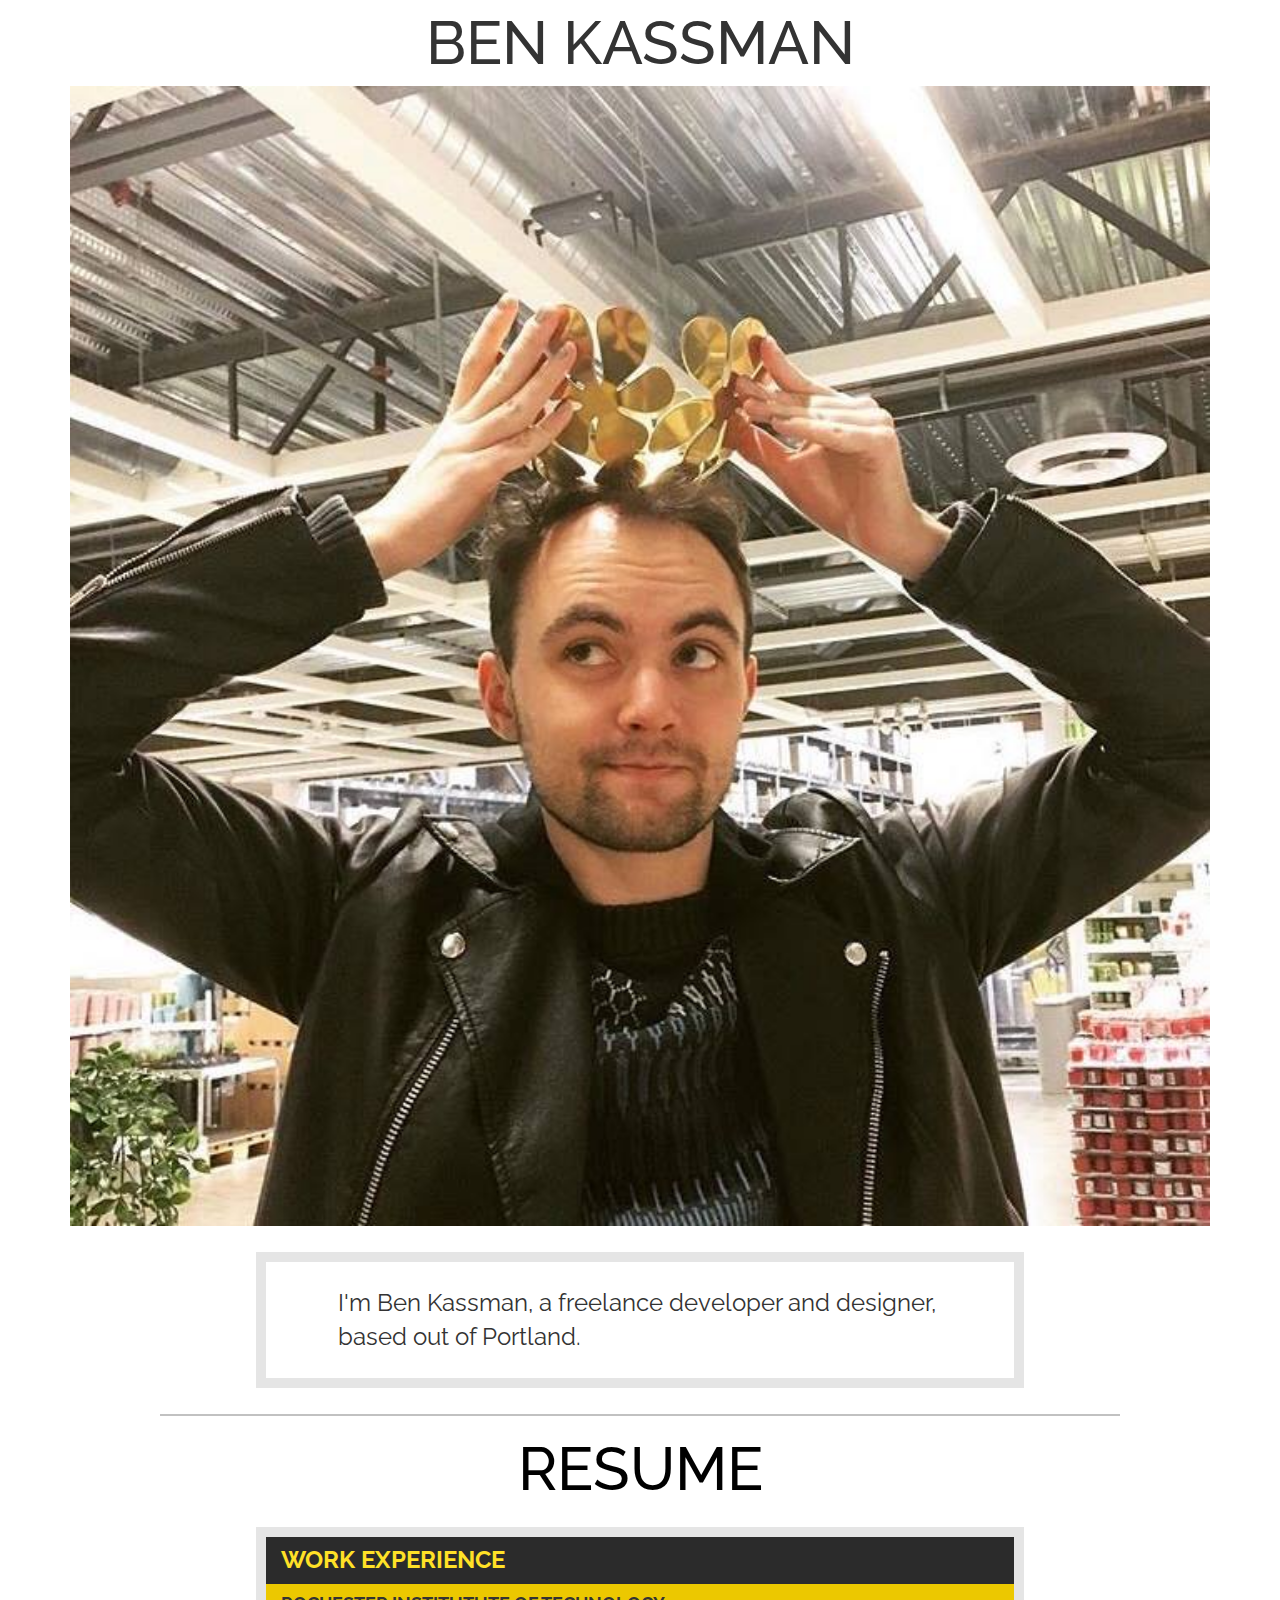
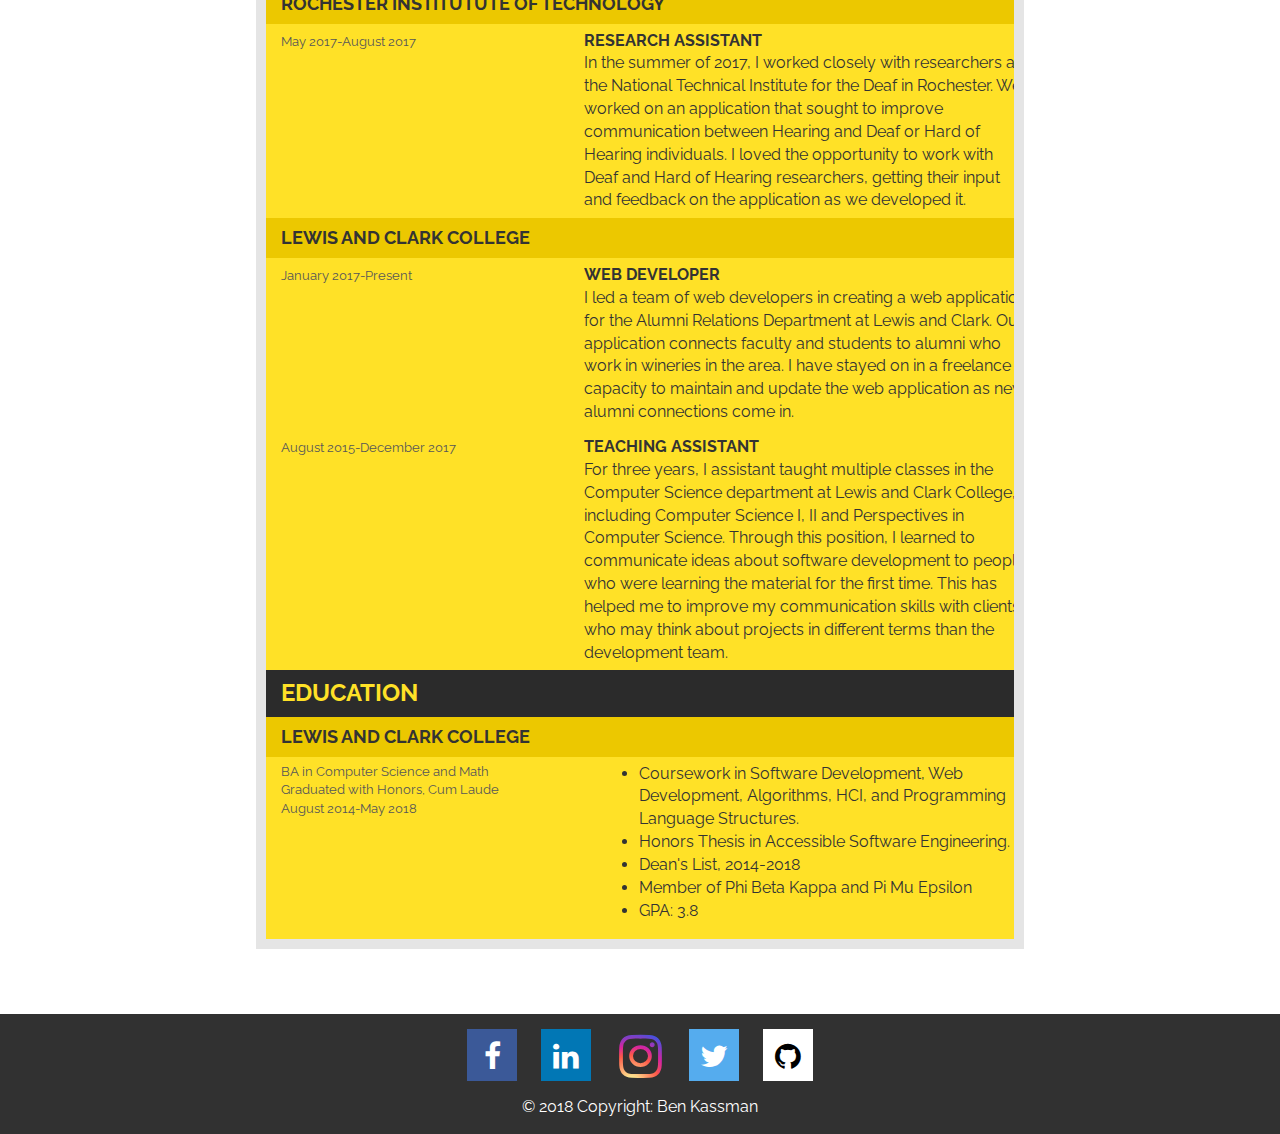
==== src/index.html @ 4b447fd3 "Initial commit" ====
<!doctype html>
<html class="no-js" lang="">

<head w3-include-html="head.html"></head>

<body>
<div>
  <!--[if lte IE 9]>
  <p class="browserupgrade">You are using an <strong>outdated</strong> browser. Please <a
    href="https://browsehappy.com/"> upgrade your browser</a> to improve your experience and security.</p>
  <![endif]-->


  <div class="container">
    <h1 class="col center-block center">BEN KASSMAN </h1>
    <img id="bean_img" src="img/beans.jpg"
         alt="handsome and qualified software developer wearing an IKEA bowl as a crown" onclick="function makeInvisible() {
      document.getElementById('bean_img').style.display = 'none';
    }
    makeInvisible()">
  </div>


  <div class="biography">
    I'm Ben Kassman, a freelance developer and designer, based out of
    <span id="Portland" data-hovText='Oregon' style='cursor:pointer; user-select: none'>Portland</span>.
  </div>
  <div class="divider"></div>
  <div class="resume">
    <h2><a href="Ben_Kassman_Resume.pdf" target="_blank" id="Resume" data-hovText="Download" download>Resume</a>
    </h2>
    <div class="resume-body ">
      <h3 class="re-title">Work Experience</h3>
      <div class="resume-item">
        <div class="row ri-label">
          <h4 class="col-md-7"><b>Rochester Institutute of Technology</b></h4>
        </div>
        <div class="row bg-padding">
          <div class="col-md-5">
            <span class="resume-date">May 2017-August 2017</span>
          </div>
          <div class="col-md-7">
            <div class="row"><b>Research Assistant</b></div>

            <div class="row">In the summer of 2017, I worked closely with researchers at the National Technical
              Institute
              for the Deaf in Rochester. We worked on an application that sought to improve communication between
              Hearing
              and Deaf or Hard of Hearing individuals. I loved the opportunity to work with Deaf and Hard of Hearing
              researchers, getting their input and feedback on the application as we developed it.
            </div>
          </div>
        </div>
      </div>
      <div class="resume-item">
        <div class="row ri-label">
          <h4 class="col-md-7"><b>Lewis and Clark College</b></h4>
        </div>
        <div class="row bg-padding">
          <div class="col-md-5 ">
            <span class="resume-date">January 2017-Present</span>
          </div>
          <div class="col-md-7">
            <div class="row"><b>Web Developer</b></div>

            <div class="row">I led a team of web developers in creating a web application for the Alumni Relations
              Department at Lewis and Clark. Our application connects faculty and students to alumni who work in
              wineries in the area. I have stayed on in a freelance capacity to maintain and update the web application
              as new alumni connections come in.
            </div>
          </div>
        </div>
        <div class="row bg-padding">
          <div class="col-md-5 ">
            <span class="resume-date">August 2015-December 2017</span>
          </div>
          <div class="col-md-7">
            <div class="row"><b>Teaching Assistant</b></div>

            <div class="row">For three years, I assistant taught multiple classes in the Computer Science department
              at Lewis and Clark College, including Computer Science I, II and Perspectives in Computer Science.
              Through this position, I learned to communicate ideas about software development to people who were
              learning the material for the first time. This has helped me to improve my communication skills with
              clients, who may think about projects in different terms than the development team.
            </div>
          </div>
        </div>
      </div>

      <h3 class="re-title">Education</h3>
      <div class="resume-item">
        <div class="row ri-label">
          <h4 class="col-md-7"><b>Lewis and Clark College</b></h4>
        </div>
        <div class="row bg-padding">
          <div class="col-md-5">
            <p class="resume-date no-margin">BA in Computer Science and Math</p>
            <p class="resume-date no-margin">Graduated with Honors, Cum Laude</p>
            <p class="resume-date no-margin">August 2014-May 2018</p>
          </div>
          <div class="col-md-7">
            <ul>
              <li>Coursework in Software Development, Web Development, Algorithms, HCI, and Programming Language
                Structures.
              </li>
              <li> Honors Thesis in Accessible Software Engineering.</li>
              <li> Dean's List, 2014-2018</li>
              <li> Member of Phi Beta Kappa and Pi Mu Epsilon</li>
              <li> GPA: 3.8</li>
            </ul>
          </div>
        </div>
      </div>
    </div>
  </div>
</div>


<div w3-include-html="footer.html"></div>
</div>

<script src="js/main.js"></script>
<script>

  addHover('Portland')
  addHover('Resume')

  function addHover (id) {
    document.getElementById(id).addEventListener('mouseover', mouseOver)
    document.getElementById(id).addEventListener('mouseout', mouseOut)
  }

  function mouseOver () {
    document.getElementById(this.id).innerText = document.getElementById(this.id).getAttribute('data-hovText')
  }

  function mouseOut () {
    document.getElementById(this.id).innerText = this.id
  }
</script>
<script>includeHTML()</script>

<!-- Google Analytics: change UA-XXXXX-Y to be your site's ID. -->
<script>
  window.ga = function () {
    ga.q.push(arguments)
  }
  ga.q = []
  ga.l = +new Date
  ga('create', 'UA-XXXXX-Y', 'auto')
  ga('send', 'pageview')
</script>


<script src="https://www.google-analytics.com/analytics.js" async defer></script>
<!-- jQuery (necessary for Bootstrap's JavaScript plugins) -->
<script src="https://ajax.googleapis.com/ajax/libs/jquery/1.12.4/jquery.min.js"></script>
<!-- Include all compiled plugins (below), or include individual files as needed -->
<script src="js/bootstrap.min.js"></script>

</body>

</html>
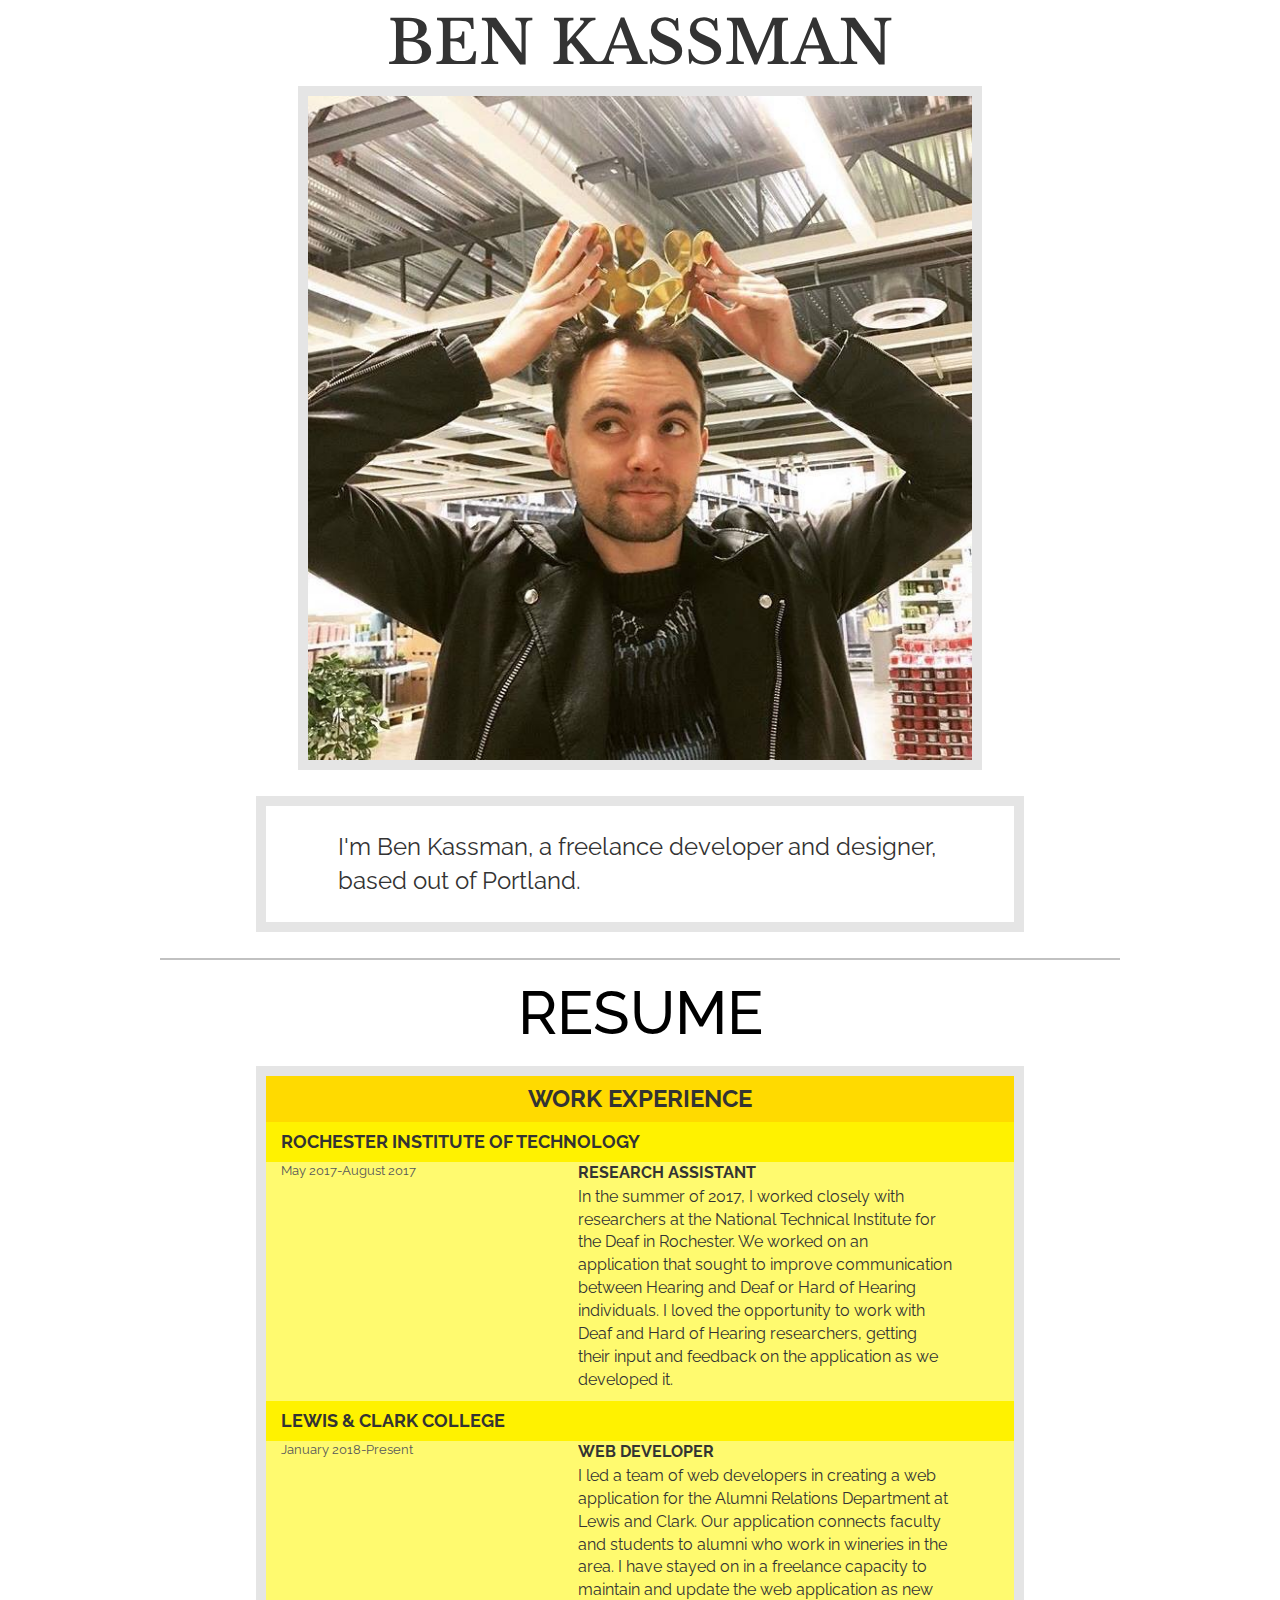
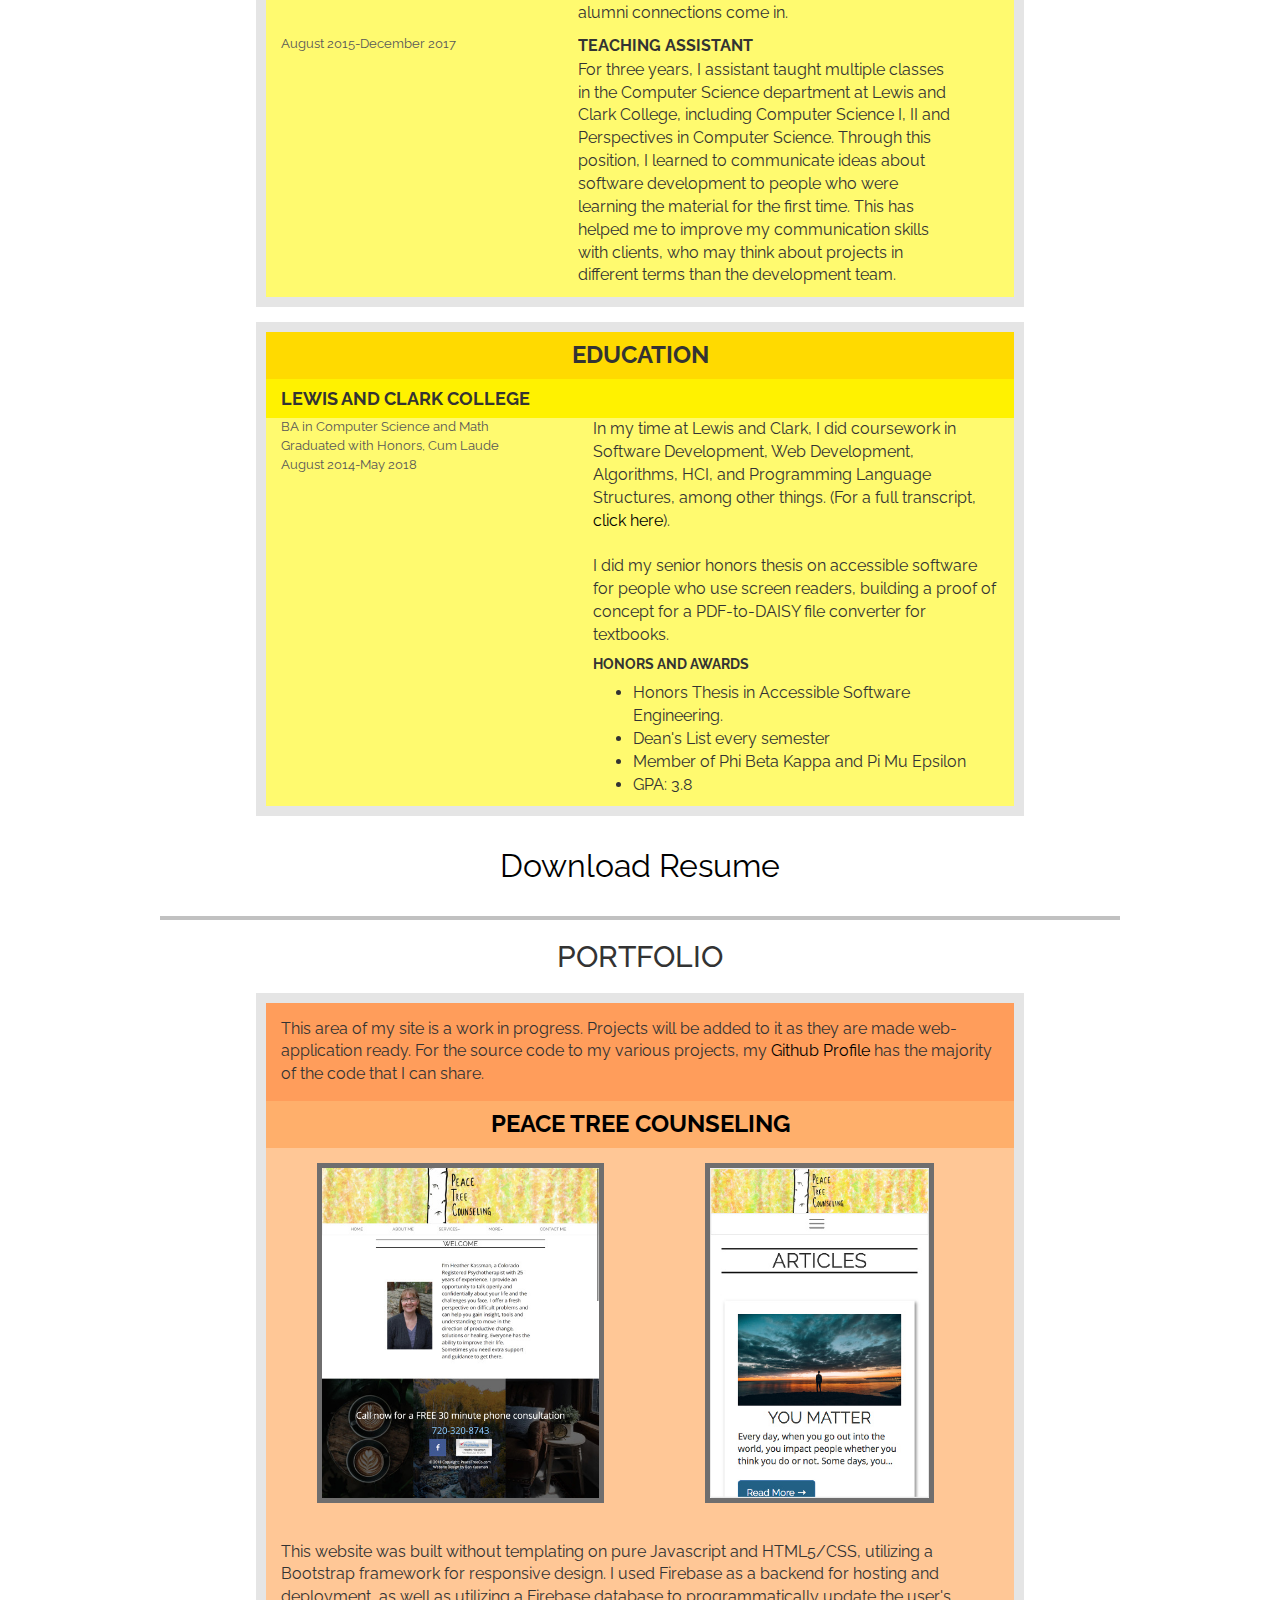
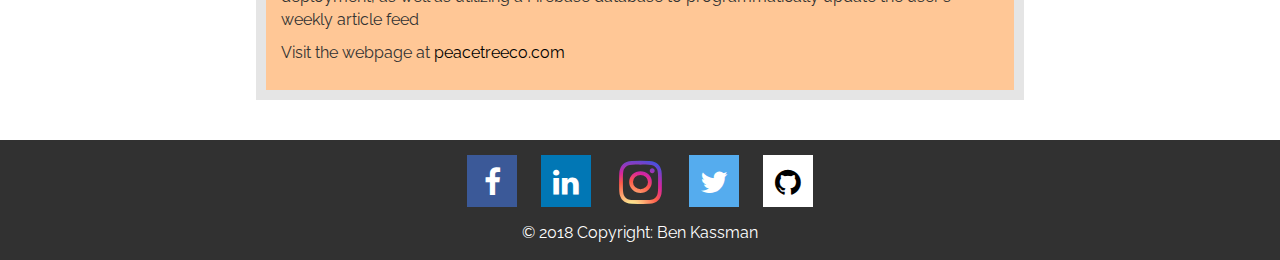
==== commit d797eae1: "Added portfolio section" ====
--- a/src/index.html
+++ b/src/index.html
@@ -12,7 +12,7 @@
 
 
   <div class="container">
-    <h1 class="col center-block center">BEN KASSMAN </h1>
+    <h1 class="col center-block center" id="heading">BEN KASSMAN </h1>
     <img id="bean_img" src="img/beans.jpg"
          alt="handsome and qualified software developer wearing an IKEA bowl as a crown" onclick="function makeInvisible() {
       document.getElementById('bean_img').style.display = 'none';
@@ -23,88 +23,98 @@
 
   <div class="biography">
     I'm Ben Kassman, a freelance developer and designer, based out of
-    <span id="Portland" data-hovText='Oregon' style='cursor:pointer; user-select: none'>Portland</span>.
+    <span id="Portland" data-hovText='O r e g o n' style='cursor:pointer; user-select: none'>Portland</span>.
   </div>
   <div class="divider"></div>
   <div class="resume">
     <h2><a href="Ben_Kassman_Resume.pdf" target="_blank" id="Resume" data-hovText="Download" download>Resume</a>
     </h2>
-    <div class="resume-body ">
-      <h3 class="re-title">Work Experience</h3>
+    <div class="resume-body">
+      <h3 class="resume-title">Work Experience</h3>
       <div class="resume-item">
-        <div class="row ri-label">
-          <h4 class="col-md-7"><b>Rochester Institutute of Technology</b></h4>
-        </div>
-        <div class="row bg-padding">
-          <div class="col-md-5">
-            <span class="resume-date">May 2017-August 2017</span>
-          </div>
-          <div class="col-md-7">
-            <div class="row"><b>Research Assistant</b></div>
-
-            <div class="row">In the summer of 2017, I worked closely with researchers at the National Technical
-              Institute
-              for the Deaf in Rochester. We worked on an application that sought to improve communication between
-              Hearing
-              and Deaf or Hard of Hearing individuals. I loved the opportunity to work with Deaf and Hard of Hearing
-              researchers, getting their input and feedback on the application as we developed it.
-            </div>
+        <div class="resume-item-label bg-margin">
+          <h4 class="col-xs-12 col-md-7"><b>Rochester Institute of Technology</b></h4>
+        </div>
+        <div class="bg-margin resume-item">
+          <div class="col-xs-12 col-md-6 col-md-push-5 resume-item-jobTitle">
+            <b>Research Assistant</b>
+          </div>
+          <div class="col-xs-12 col-md-5 col-md-pull-6 resume-date">
+            <span>May 2017-August 2017</span>
+          </div>
+          <div class="col-xs-12 col-md-12 col-md-pull-6 resume-date">
+          </div>
+          <div class="col-xs-12 col-md-6 col-md-push-5 resume-item-jobDescription">In the summer of 2017, I worked
+            closely with
+            researchers at the National Technical Institute for the Deaf in Rochester. We worked on an application that
+            sought to improve communication between Hearing and Deaf or Hard of Hearing individuals. I loved the
+            opportunity to work with Deaf and Hard of Hearing researchers, getting their input and feedback on the
+            application as we developed it.
           </div>
         </div>
       </div>
       <div class="resume-item">
-        <div class="row ri-label">
-          <h4 class="col-md-7"><b>Lewis and Clark College</b></h4>
-        </div>
-        <div class="row bg-padding">
-          <div class="col-md-5 ">
-            <span class="resume-date">January 2017-Present</span>
-          </div>
-          <div class="col-md-7">
-            <div class="row"><b>Web Developer</b></div>
-
-            <div class="row">I led a team of web developers in creating a web application for the Alumni Relations
-              Department at Lewis and Clark. Our application connects faculty and students to alumni who work in
-              wineries in the area. I have stayed on in a freelance capacity to maintain and update the web application
-              as new alumni connections come in.
-            </div>
-          </div>
-        </div>
-        <div class="row bg-padding">
-          <div class="col-md-5 ">
-            <span class="resume-date">August 2015-December 2017</span>
-          </div>
-          <div class="col-md-7">
-            <div class="row"><b>Teaching Assistant</b></div>
-
-            <div class="row">For three years, I assistant taught multiple classes in the Computer Science department
-              at Lewis and Clark College, including Computer Science I, II and Perspectives in Computer Science.
-              Through this position, I learned to communicate ideas about software development to people who were
-              learning the material for the first time. This has helped me to improve my communication skills with
-              clients, who may think about projects in different terms than the development team.
-            </div>
-          </div>
-        </div>
-      </div>
-
-      <h3 class="re-title">Education</h3>
+        <div class="resume-item-label bg-margin">
+          <h4 class="col-xs-12 col-md-7"><b>Lewis & Clark College</b></h4>
+        </div>
+        <div class="bg-margin resume-item">
+          <div class="col-xs-12 col-md-6 col-md-push-5 resume-item-jobTitle">
+            <b>Web Developer</b>
+          </div>
+          <div class="col-xs-12 col-md-5 col-md-pull-6 resume-date">
+            <span>January 2018-Present</span>
+          </div>
+          <div class="col-xs-12 col-md-12 col-md-pull-6 resume-date">
+          </div>
+          <div class="col-xs-12 col-md-6 col-md-push-5 resume-item-jobDescription">I led a team of web developers in
+            creating a
+            web application for the Alumni Relations Department at Lewis and Clark. Our application connects faculty and
+            students to alumni who work in wineries in the area. I have stayed on in a freelance capacity to maintain
+            and update the web application as new alumni connections come in.
+          </div>
+          <div class="col-xs-12 col-md-7 col-md-push-5 resume-item-jobTitle">
+            <b>Teaching Assistant</b>
+          </div>
+          <div class="col-xs-12 col-md-5 col-md-pull-7 resume-date">
+            <span>August 2015-December 2017</span>
+          </div>
+          <div class="col-xs-12 col-md-12 col-md-pull-6 resume-date">
+          </div>
+          <div class="col-xs-12 col-md-6 col-md-push-5 resume-item-jobDescription">For three years, I assistant taught
+            multiple
+            classes in the Computer Science department at Lewis and Clark College, including Computer Science I, II and
+            Perspectives in Computer Science. Through this position, I learned to communicate ideas about software
+            development to people who were learning the material for the first time. This has helped me to improve my
+            communication skills with clients, who may think about projects in different terms than the development
+            team.
+          </div>
+        </div>
+      </div>
+    </div>
+    <div class="resume-body margin-top">
+      <h3 class="resume-title">Education</h3>
       <div class="resume-item">
-        <div class="row ri-label">
-          <h4 class="col-md-7"><b>Lewis and Clark College</b></h4>
-        </div>
-        <div class="row bg-padding">
-          <div class="col-md-5">
-            <p class="resume-date no-margin">BA in Computer Science and Math</p>
+        <div class="row resume-item-label bg-margin">
+          <h4 class="col-xs-12 col-md-7"><b>Lewis and Clark College</b></h4>
+        </div>
+        <div class="row resume-item">
+          <div class="col-xs-12 col-md-5">
+            <p class="resume-school-info no-margin">BA in Computer Science and Math</p>
             <p class="resume-date no-margin">Graduated with Honors, Cum Laude</p>
             <p class="resume-date no-margin">August 2014-May 2018</p>
           </div>
-          <div class="col-md-7">
+          <div class="col-xs-12 col-md-7">
+            In my time at Lewis and Clark, I did coursework in Software Development, Web Development,
+            Algorithms, HCI, and Programming Language
+            Structures, among other things. (For a full transcript, <a href="Transcript.pdf" target="_blank">click
+            here</a>). <br><br>
+            I did my senior honors thesis on accessible software for people who use screen readers, building a proof of
+            concept
+            for a PDF-to-DAISY file converter for textbooks.<br>
+            <h5><b>Honors and Awards</b></h5>
             <ul>
-              <li>Coursework in Software Development, Web Development, Algorithms, HCI, and Programming Language
-                Structures.
-              </li>
               <li> Honors Thesis in Accessible Software Engineering.</li>
-              <li> Dean's List, 2014-2018</li>
+              <li> Dean's List every semester</li>
               <li> Member of Phi Beta Kappa and Pi Mu Epsilon</li>
               <li> GPA: 3.8</li>
             </ul>
@@ -113,30 +123,87 @@
       </div>
     </div>
   </div>
+  <h3 class="download-resume"><a href="Ben_Kassman_Resume.pdf" target="_blank" download>Download Resume</a>
+  </h3>
+
+  <div class="divider"></div>
+
+  <div class="skills">
+    
+  </div>
+
+  <div class="divider"></div>
+
+  <div class="portfolio">
+    <h2>Portfolio</h2>
+    <div class="portfolio-body">
+      <div class="portfolio-info">This area of my site is a work in progress. Projects will be added to it as they are
+        made web-application ready. For the source code to my various projects, my <a
+          href="https://github.com/kassmanben">Github Profile</a> has the majority of the code that I can share.
+      </div>
+
+      <div class="portfolio-item-label"><h3><a href="https://peacetreeco.com/" target="_blank">Peace Tree Counseling</a>
+      </h3></div>
+      <div class="portfolio-item">
+        <div class="col-md-6"><img class="img-responsive portfolio-image" src="img/Peacetree-screenshot.jpg"></div>
+        <div class="col-md-6"><img class="img-responsive portfolio-image" src="img/Peacetree-screenshot-mobile.jpg">
+        </div>
+      </div>
+      <div class="portfolio-item">
+        <p> This website was built without templating on pure Javascript and HTML5/CSS, utilizing a Bootstrap framework
+          for responsive design. I used Firebase as a backend for hosting and deployment, as well as utilizing a Firebase database to programmatically update the user's weekly article feed</p>
+        <p> Visit the webpage at <a href="https://peacetreeco.com/" target="_blank">peacetreeco.com</a></p>
+      </div>
+    </div>
+  </div>
 </div>
 
 
 <div w3-include-html="footer.html"></div>
-</div>
-
-<script src="js/main.js"></script>
-<script>
-
-  addHover('Portland')
-  addHover('Resume')
-
-  function addHover (id) {
-    document.getElementById(id).addEventListener('mouseover', mouseOver)
-    document.getElementById(id).addEventListener('mouseout', mouseOut)
+
+<script> function includeHTML () {
+  let z, i, elmnt, file, xhttp
+  /*loop through a collection of all HTML elements:*/
+  z = document.getElementsByTagName('*')
+  for (i = 0; i < z.length; i++) {
+    elmnt = z[i]
+    /*search for elements with a certain atrribute:*/
+    file = elmnt.getAttribute('w3-include-html')
+    if (file) {
+      /*make an HTTP request using the attribute value as the file name:*/
+      xhttp = new XMLHttpRequest()
+      xhttp.onreadystatechange = function () {
+        if (this.readyState === 4) {
+          if (this.status === 200) elmnt.innerHTML = this.responseText
+          if (this.status === 404) elmnt.innerHTML = 'Page not found.'
+          /*remove the attribute, and call this function once more:*/
+          elmnt.removeAttribute('w3-include-html')
+          includeHTML()
+        }
+      }
+      xhttp.open('GET', file, true)
+      xhttp.send()
+      /*exit the function:*/
+      return
+    }
   }
-
-  function mouseOver () {
-    document.getElementById(this.id).innerText = document.getElementById(this.id).getAttribute('data-hovText')
-  }
-
-  function mouseOut () {
-    document.getElementById(this.id).innerText = this.id
-  }
+}
+
+addHover('Portland')
+addHover('Resume')
+
+function addHover (id) {
+  document.getElementById(id).addEventListener('mouseover', mouseOver)
+  document.getElementById(id).addEventListener('mouseout', mouseOut)
+}
+
+function mouseOver () {
+  document.getElementById(this.id).innerText = document.getElementById(this.id).getAttribute('data-hovText') + '\t'
+}
+
+function mouseOut () {
+  document.getElementById(this.id).innerText = this.id
+}
 </script>
 <script>includeHTML()</script>
 
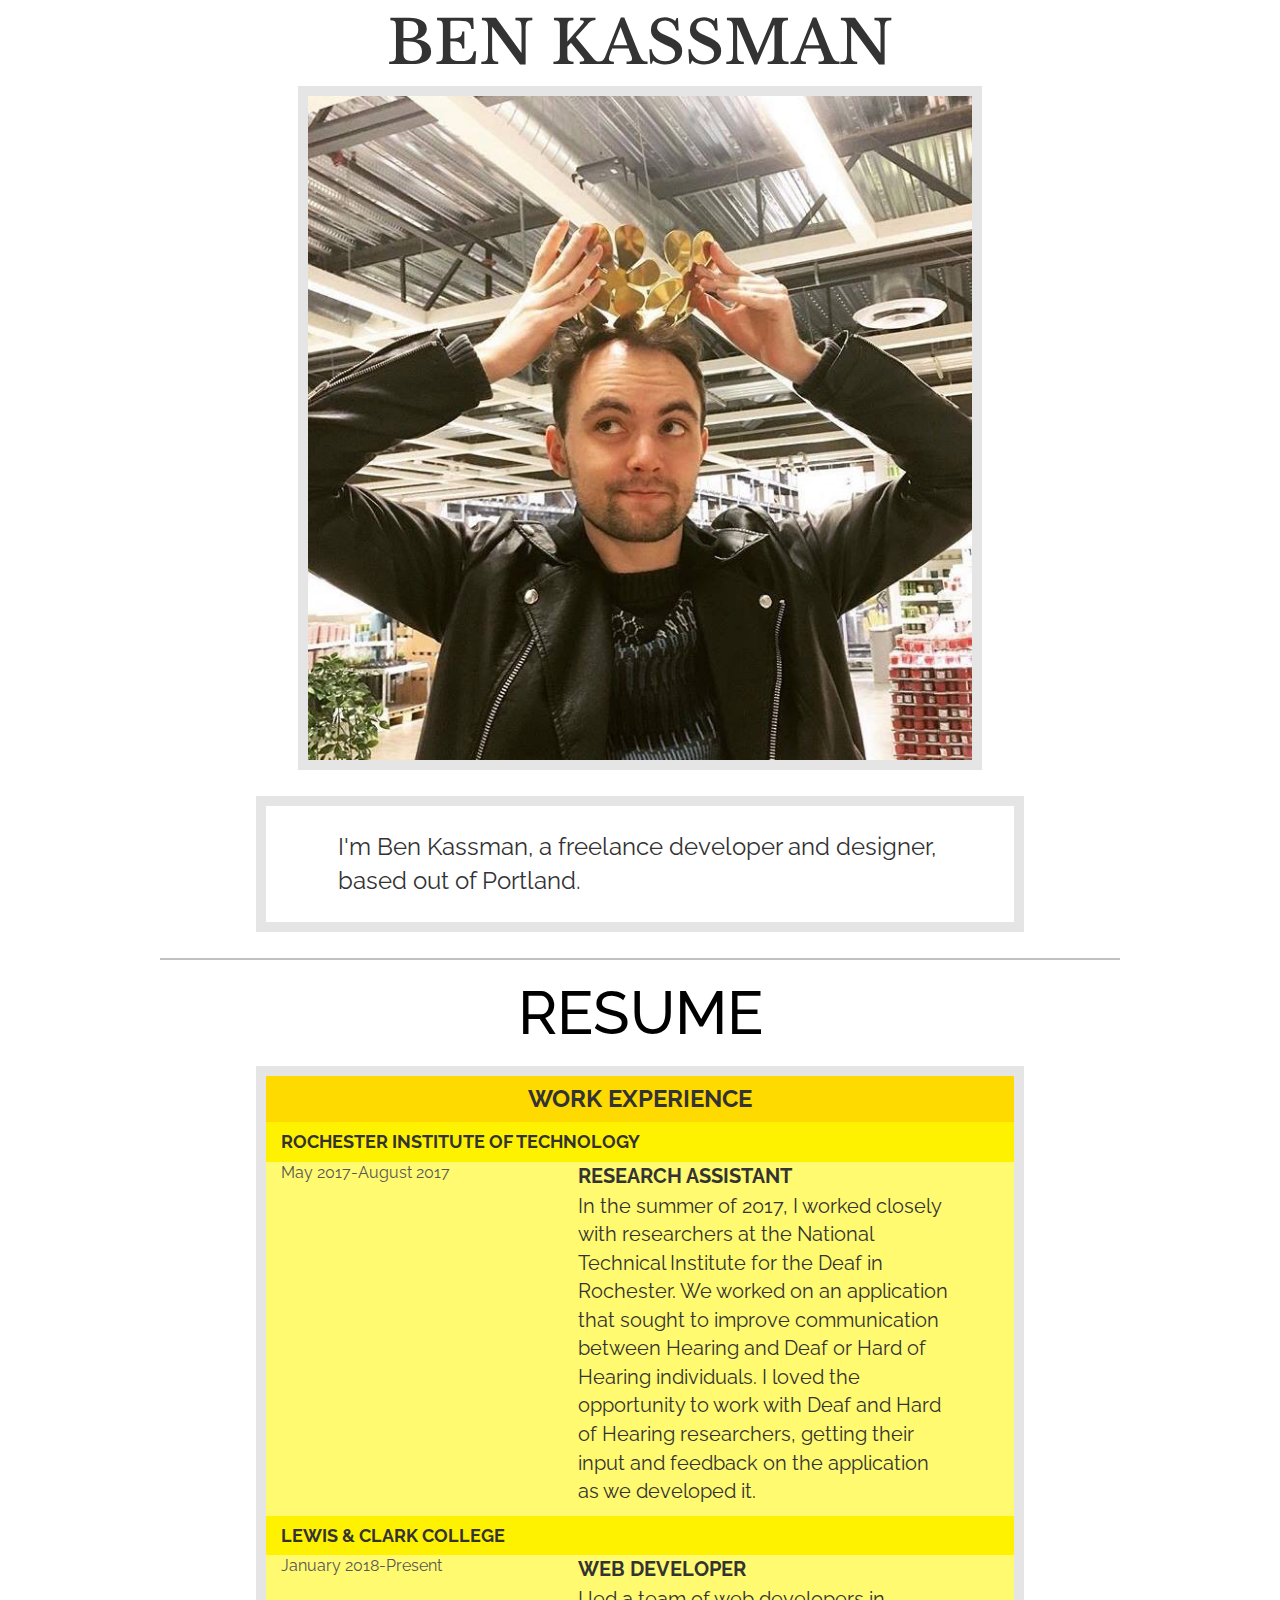
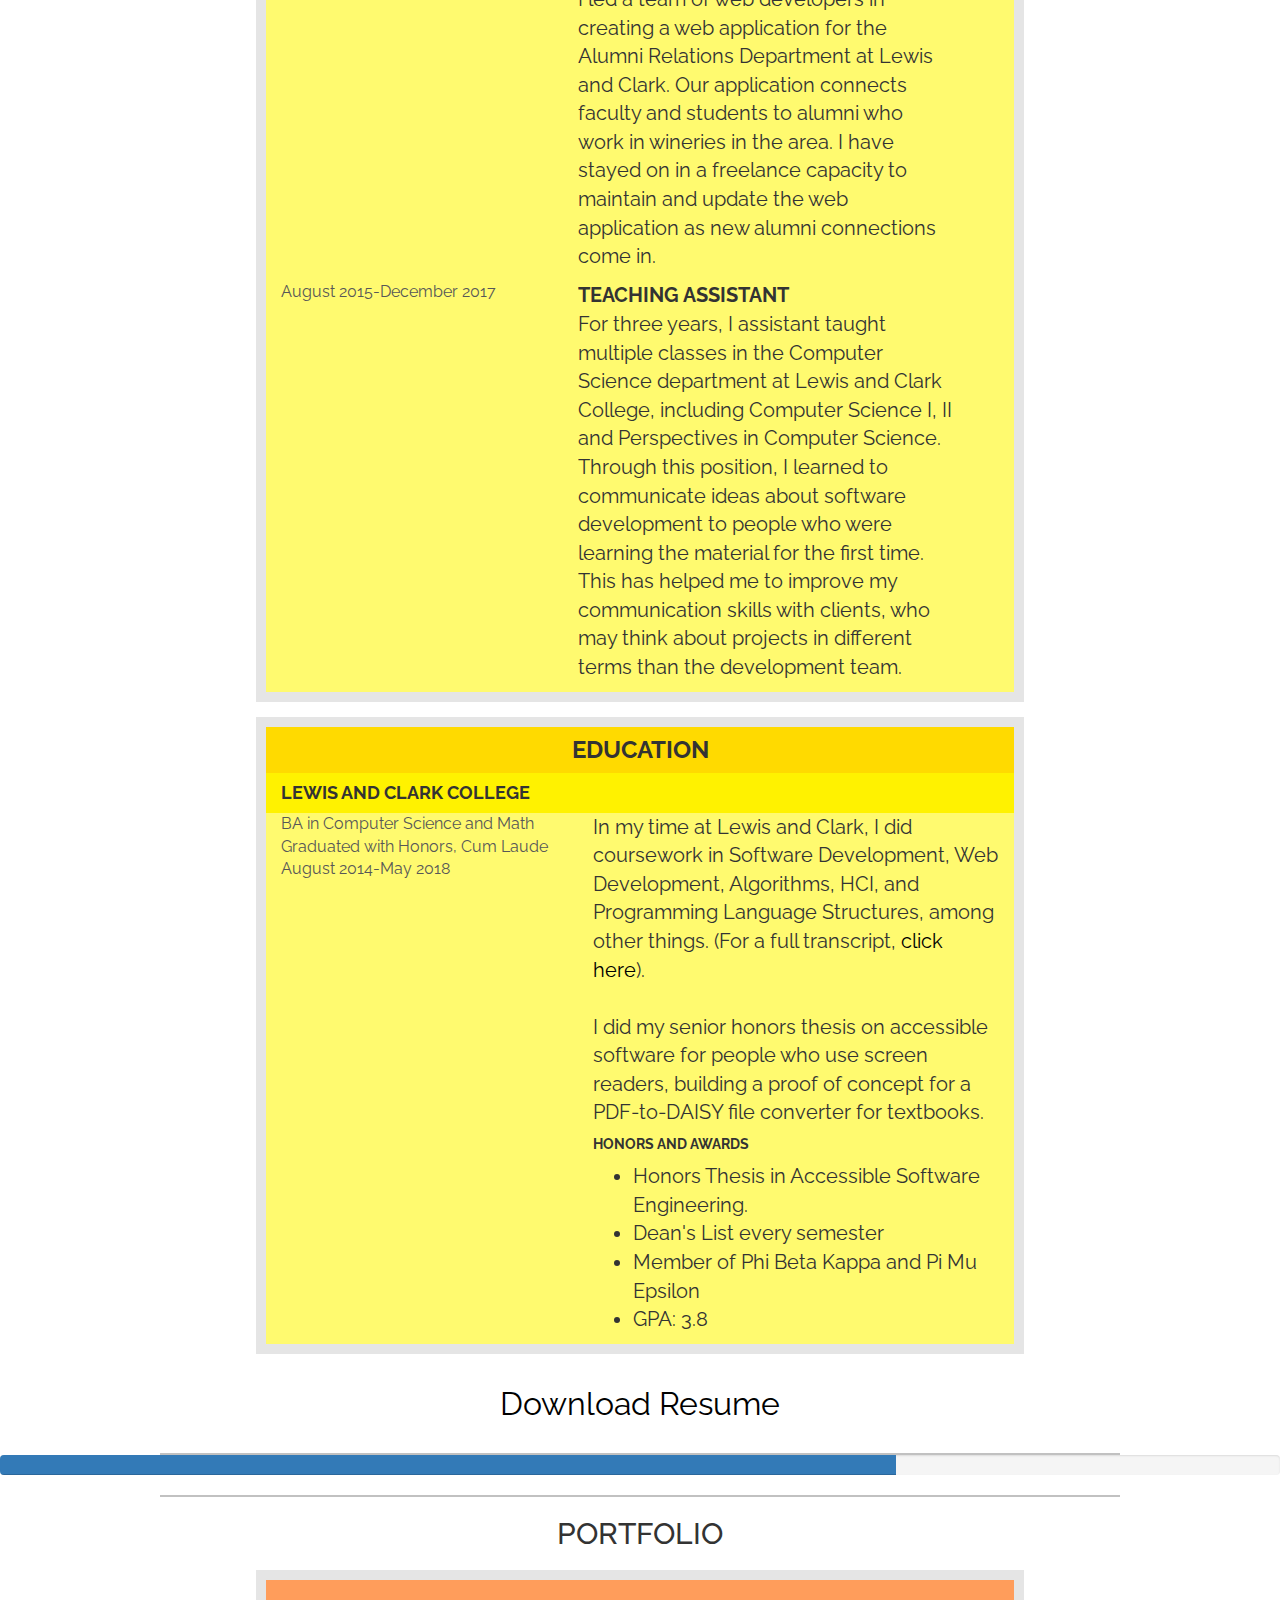
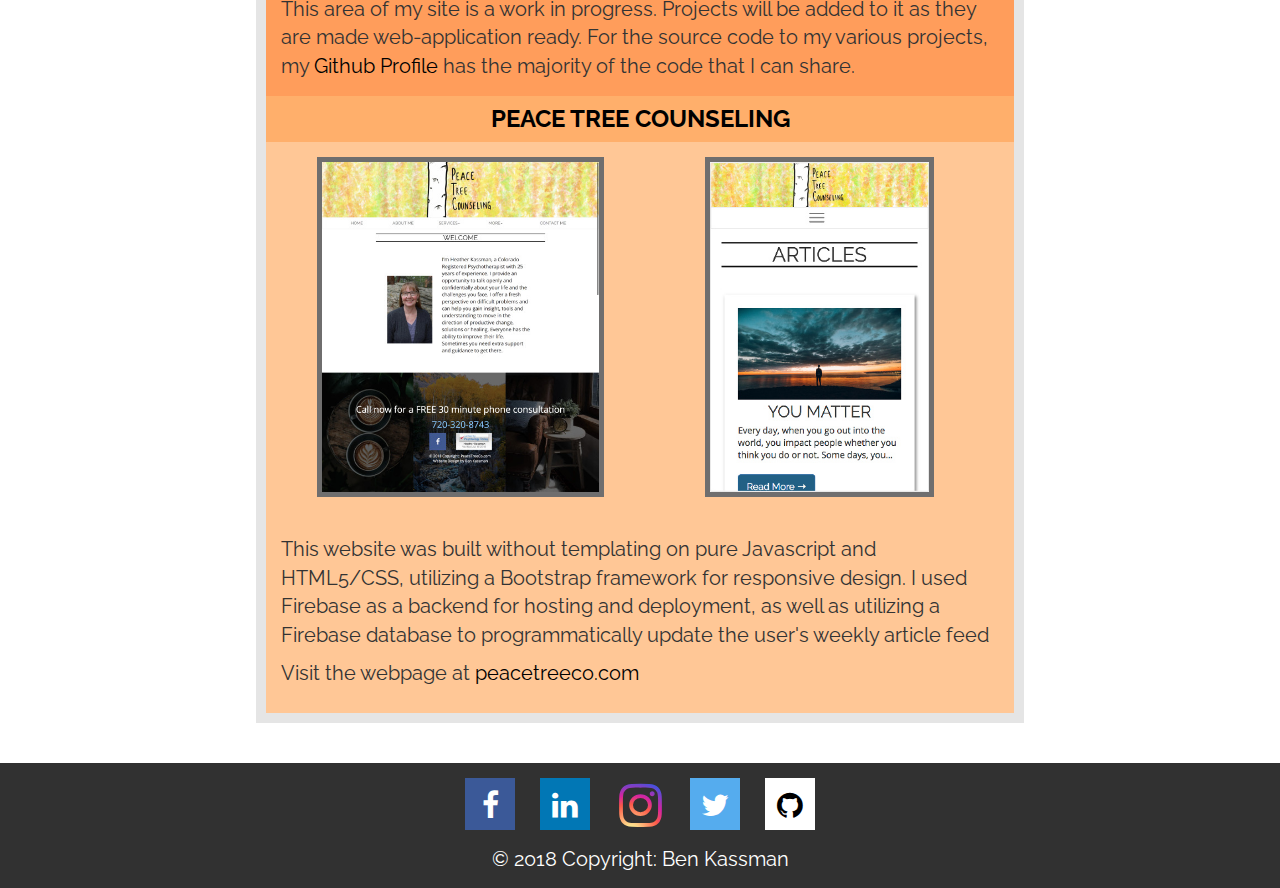
==== commit de52fecd: "Added portfolio section" ====
--- a/src/index.html
+++ b/src/index.html
@@ -129,7 +129,12 @@
   <div class="divider"></div>
 
   <div class="skills">
-    
+    <div class="progress">
+      <div class="progress-bar" role="progressbar" aria-valuenow="70"
+           aria-valuemin="0" aria-valuemax="100" style="width:70%">
+        <span class="sr-only">70% Complete</span>
+      </div>
+    </div>
   </div>
 
   <div class="divider"></div>
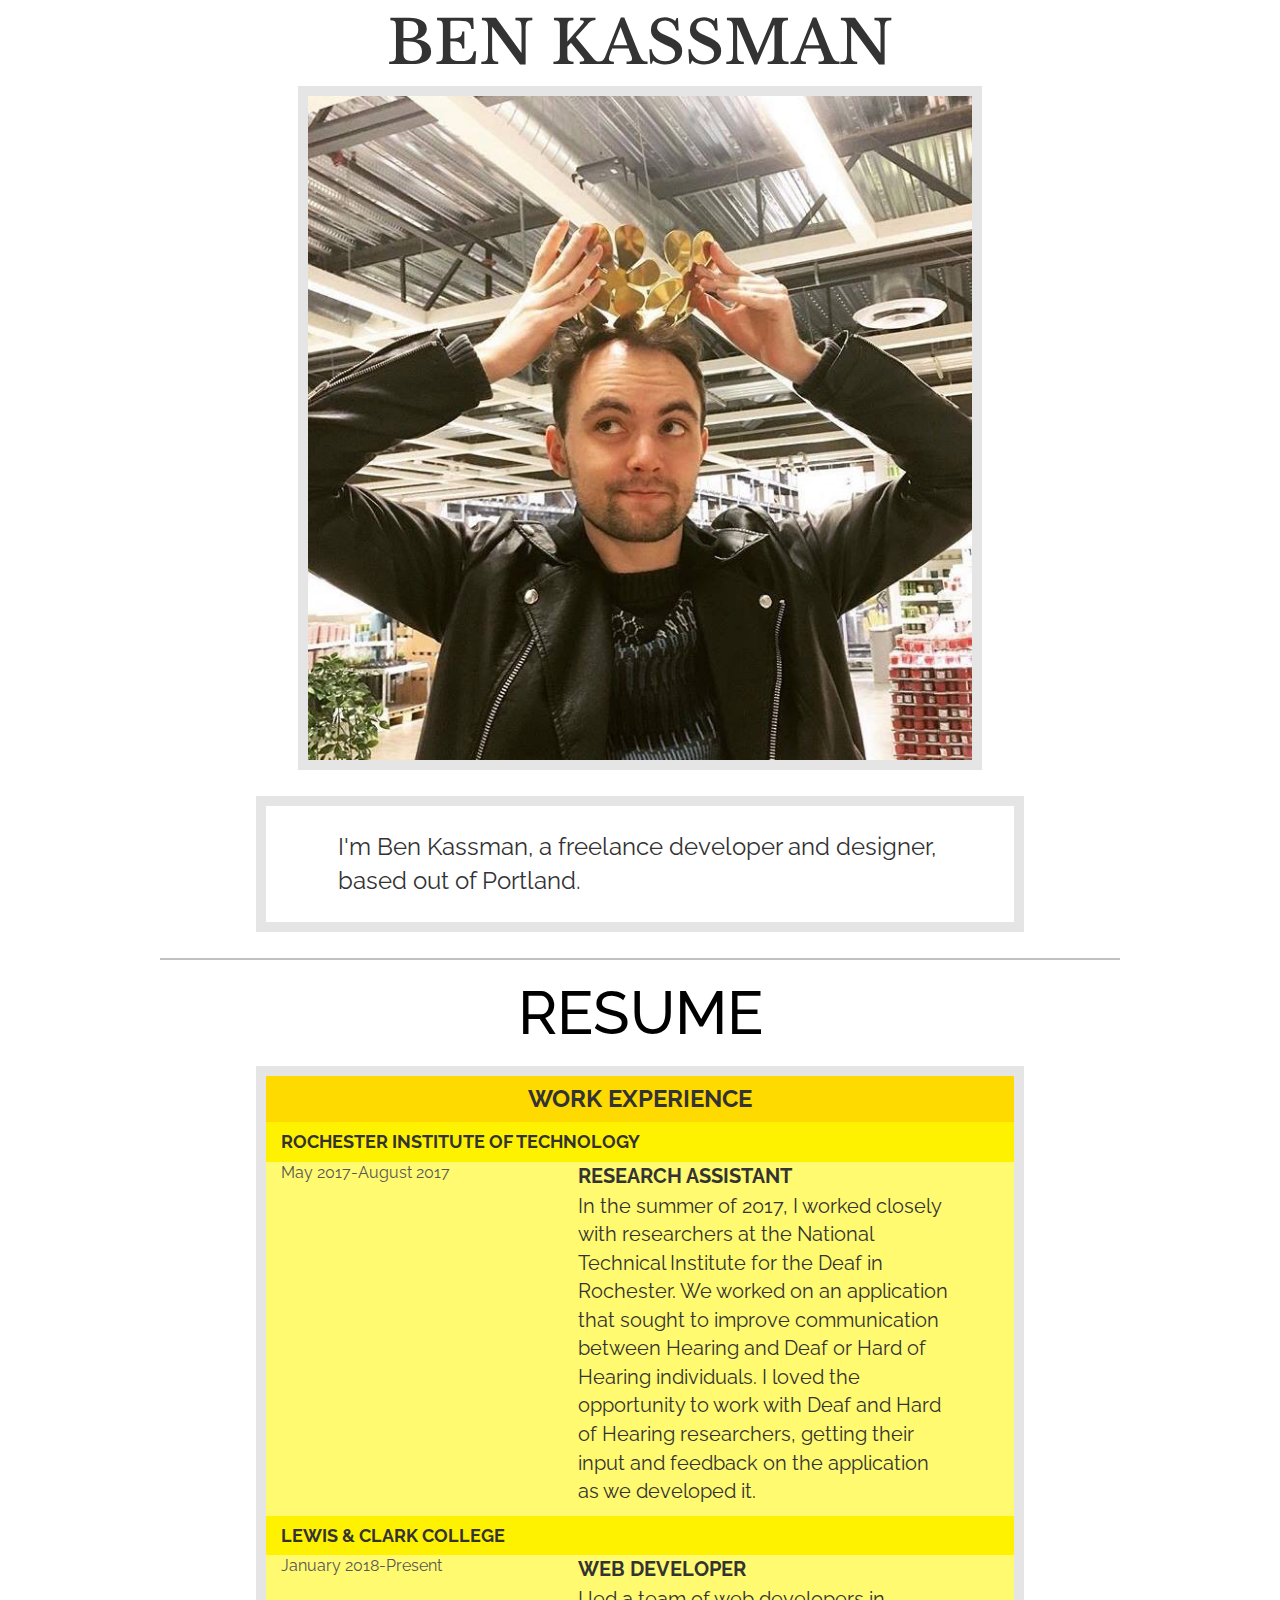
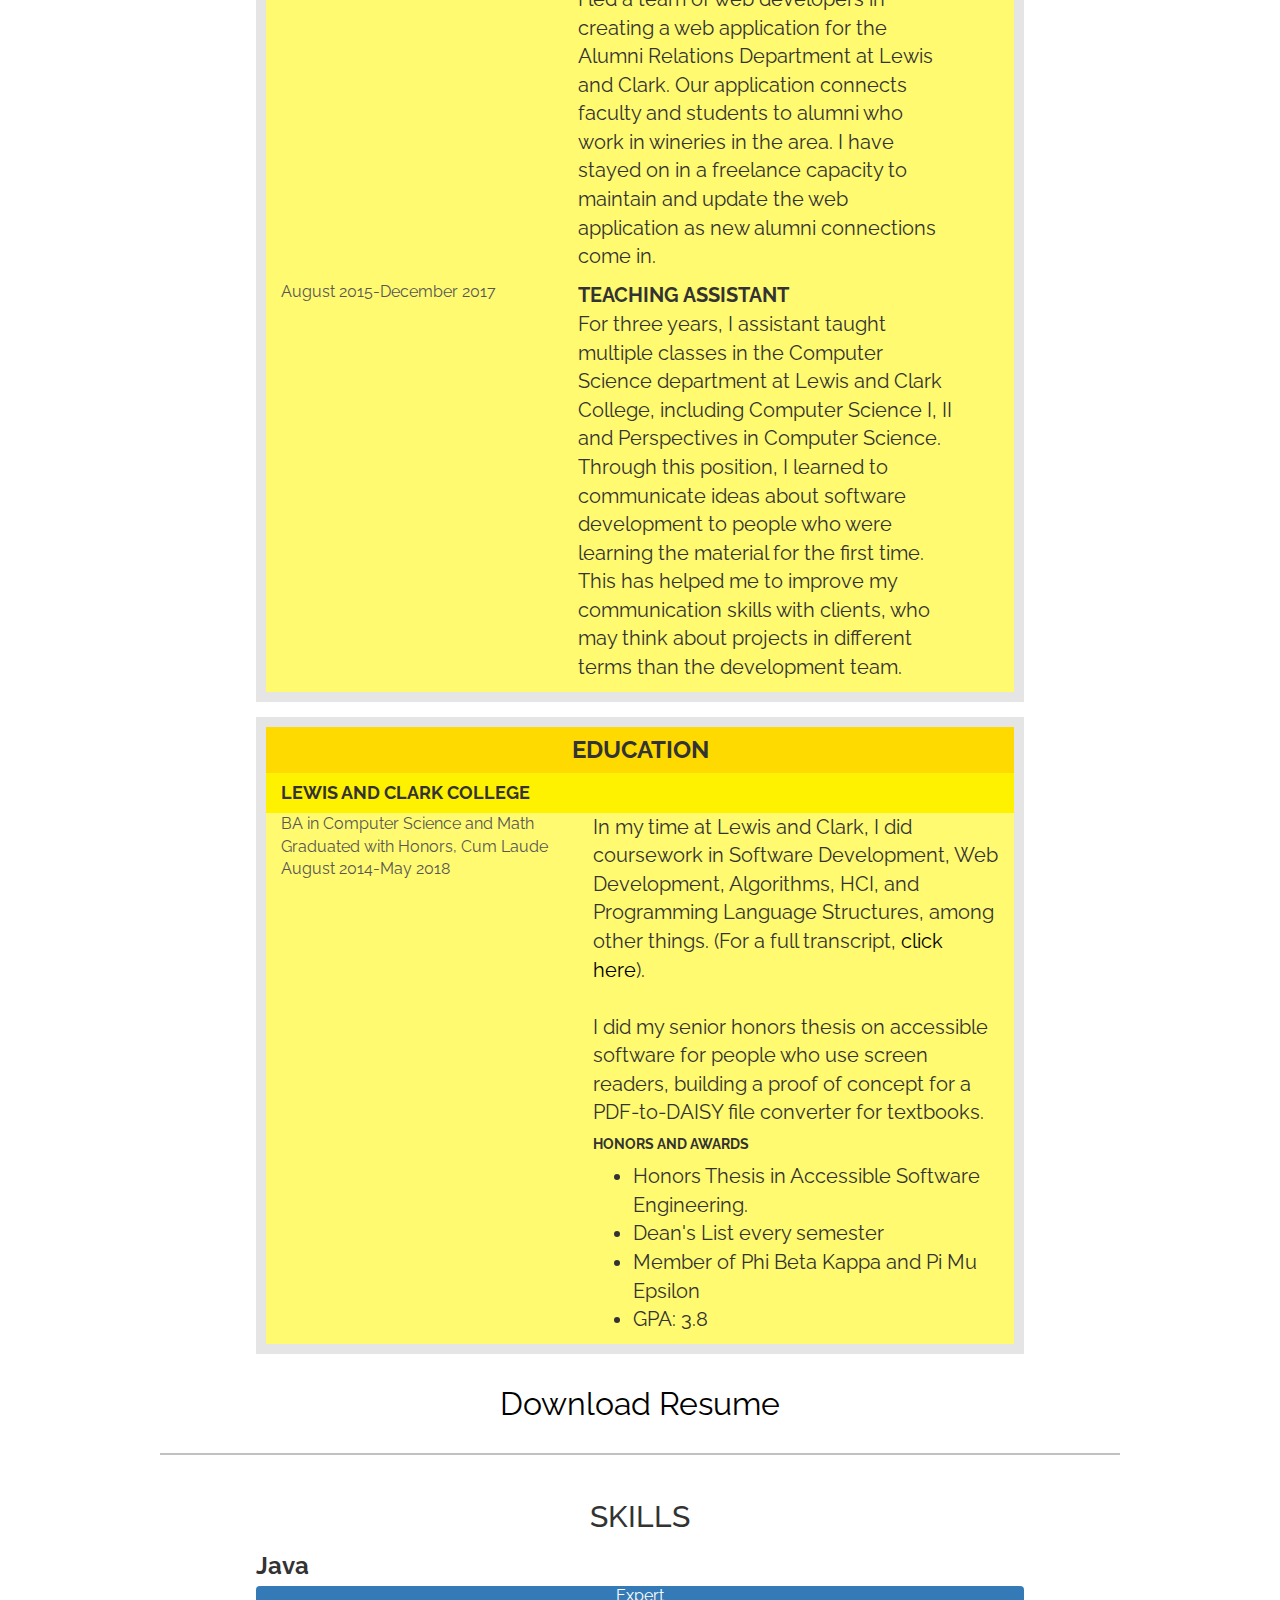
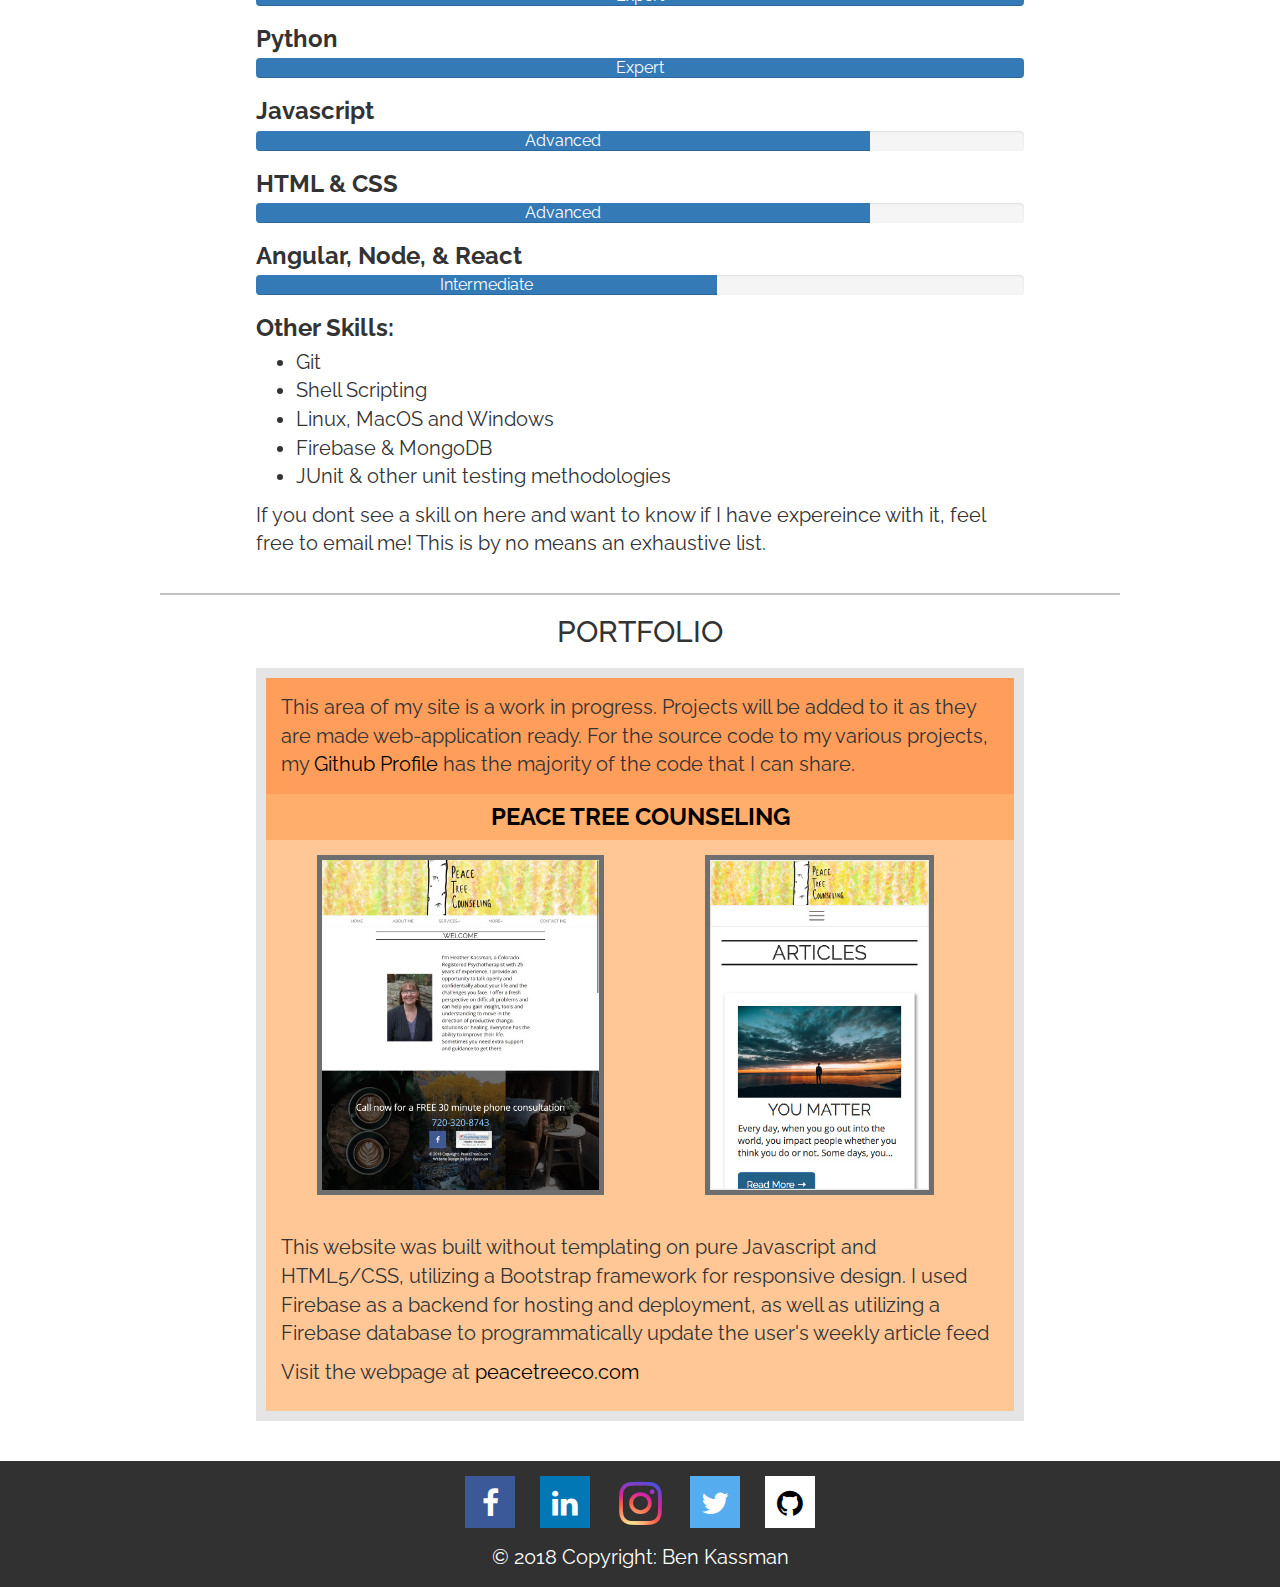
==== commit e393d09a: "Added skills section" ====
--- a/src/index.html
+++ b/src/index.html
@@ -129,12 +129,59 @@
   <div class="divider"></div>
 
   <div class="skills">
-    <div class="progress">
-      <div class="progress-bar" role="progressbar" aria-valuenow="70"
-           aria-valuemin="0" aria-valuemax="100" style="width:70%">
-        <span class="sr-only">70% Complete</span>
-      </div>
-    </div>
+    <h2>Skills</h2>
+    <h3>Java</h3>
+    <div class="progress">
+      <div class="progress-bar" role="progressbar" aria-valuenow="100"
+           aria-valuemin="0" aria-valuemax="100" style="width:100%">
+        <span class="sr-only">Expert</span>
+        Expert
+      </div>
+    </div>
+    <h3>Python</h3>
+    <div class="progress">
+      <div class="progress-bar" role="progressbar" aria-valuenow="100"
+           aria-valuemin="0" aria-valuemax="100" style="width:100%">
+        <span class="sr-only">Expert</span>
+        Expert
+      </div>
+    </div>
+    <h3>Javascript</h3>
+    <div class="progress">
+      <div class="progress-bar" role="progressbar" aria-valuenow="80"
+           aria-valuemin="0" aria-valuemax="100" style="width:80%">
+        <span class="sr-only">Advanced</span>
+        Advanced
+      </div>
+    </div>
+    <h3>HTML & CSS</h3>
+    <div class="progress">
+      <div class="progress-bar" role="progressbar" aria-valuenow="80"
+           aria-valuemin="0" aria-valuemax="100" style="width:80%">
+        <span class="sr-only">Advanced</span>
+        Advanced
+      </div>
+    </div>
+    <h3>Angular, Node, & React</h3>
+    <div class="progress">
+      <div class="progress-bar" role="progressbar" aria-valuenow="60"
+           aria-valuemin="0" aria-valuemax="100" style="width:60%">
+        <span class="sr-only">Intermediate</span>
+        Intermediate
+      </div>
+    </div>
+
+    <h3>Other Skills:</h3>
+    <ul>
+      <li>Git</li>
+      <li>Shell Scripting</li>
+      <li>Linux, MacOS and Windows</li>
+      <li>Firebase & MongoDB</li>
+      <li>JUnit & other unit testing methodologies</li>
+    </ul>
+
+    <p>If you dont see a skill on here and want to know if I have expereince with it, feel free to email me! This is
+      by no means an exhaustive list. </p>
   </div>
 
   <div class="divider"></div>
@@ -156,7 +203,8 @@
       </div>
       <div class="portfolio-item">
         <p> This website was built without templating on pure Javascript and HTML5/CSS, utilizing a Bootstrap framework
-          for responsive design. I used Firebase as a backend for hosting and deployment, as well as utilizing a Firebase database to programmatically update the user's weekly article feed</p>
+          for responsive design. I used Firebase as a backend for hosting and deployment, as well as utilizing a
+          Firebase database to programmatically update the user's weekly article feed</p>
         <p> Visit the webpage at <a href="https://peacetreeco.com/" target="_blank">peacetreeco.com</a></p>
       </div>
     </div>
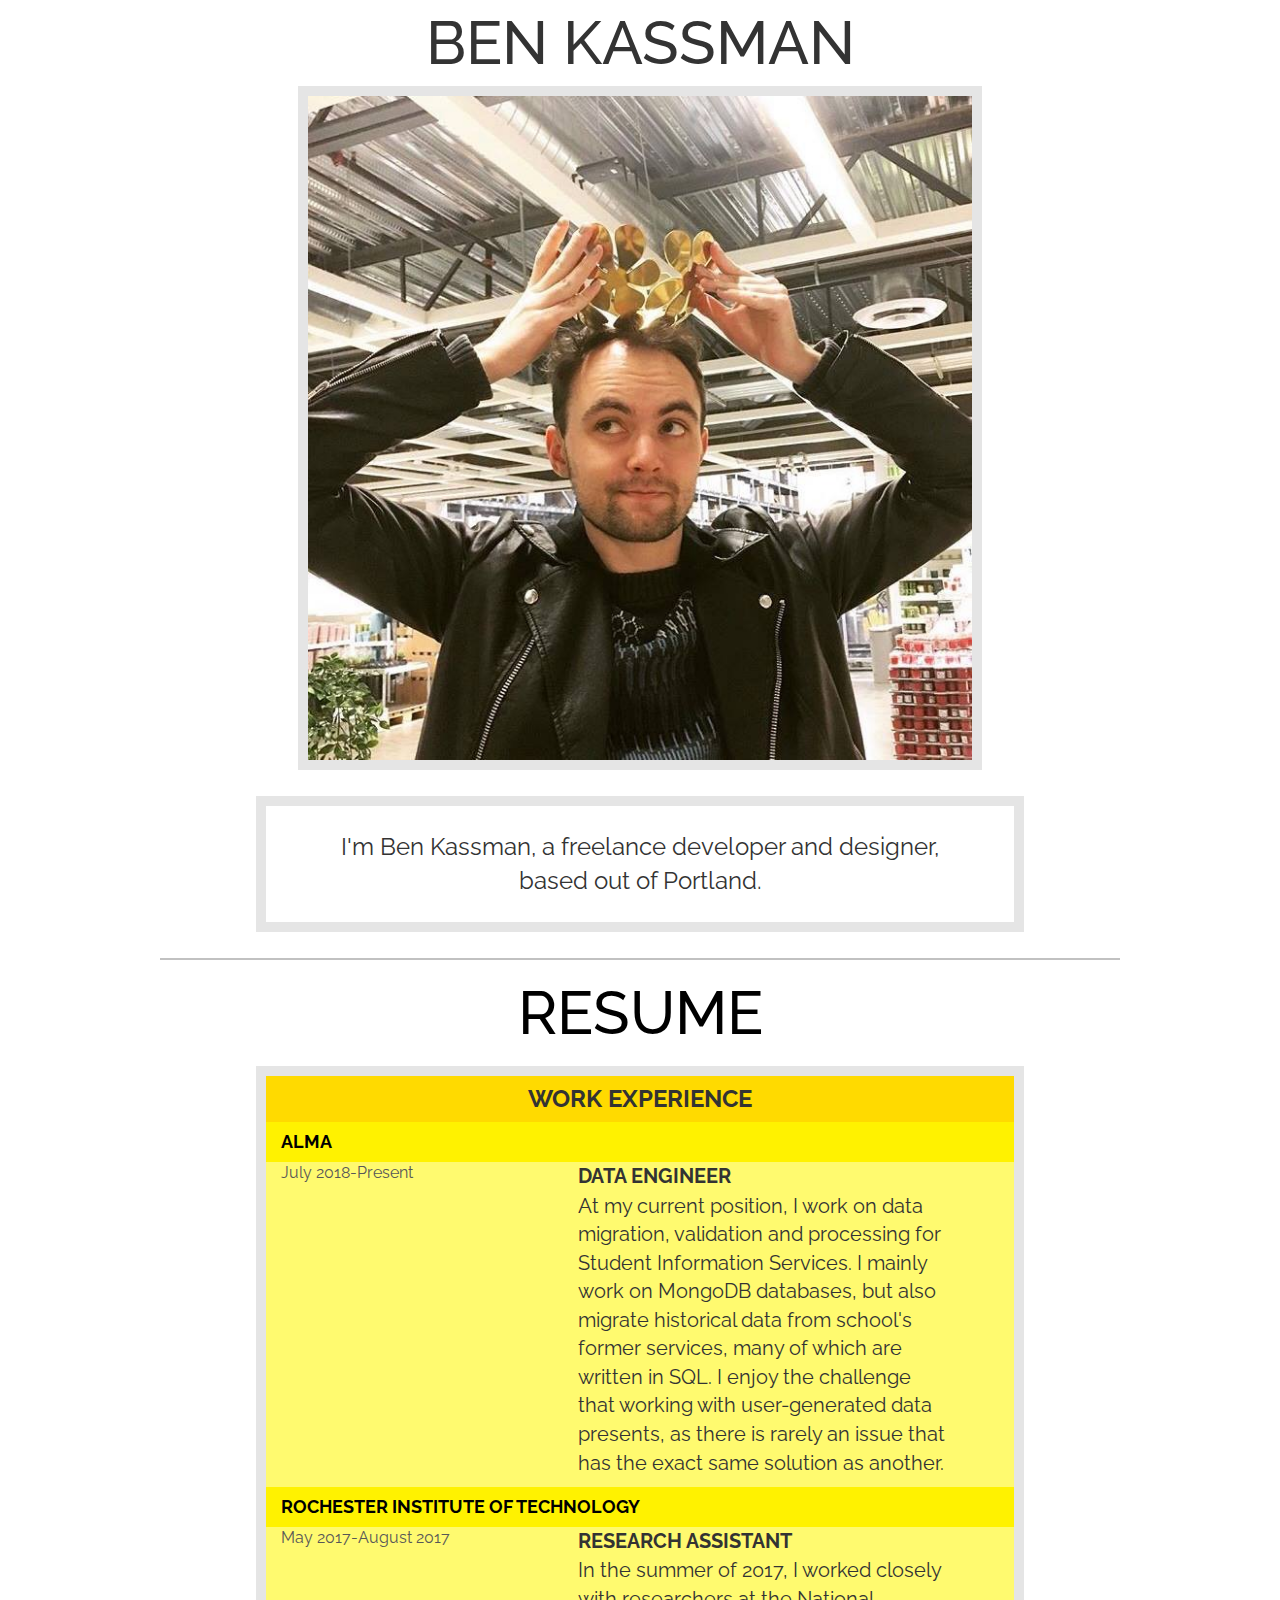
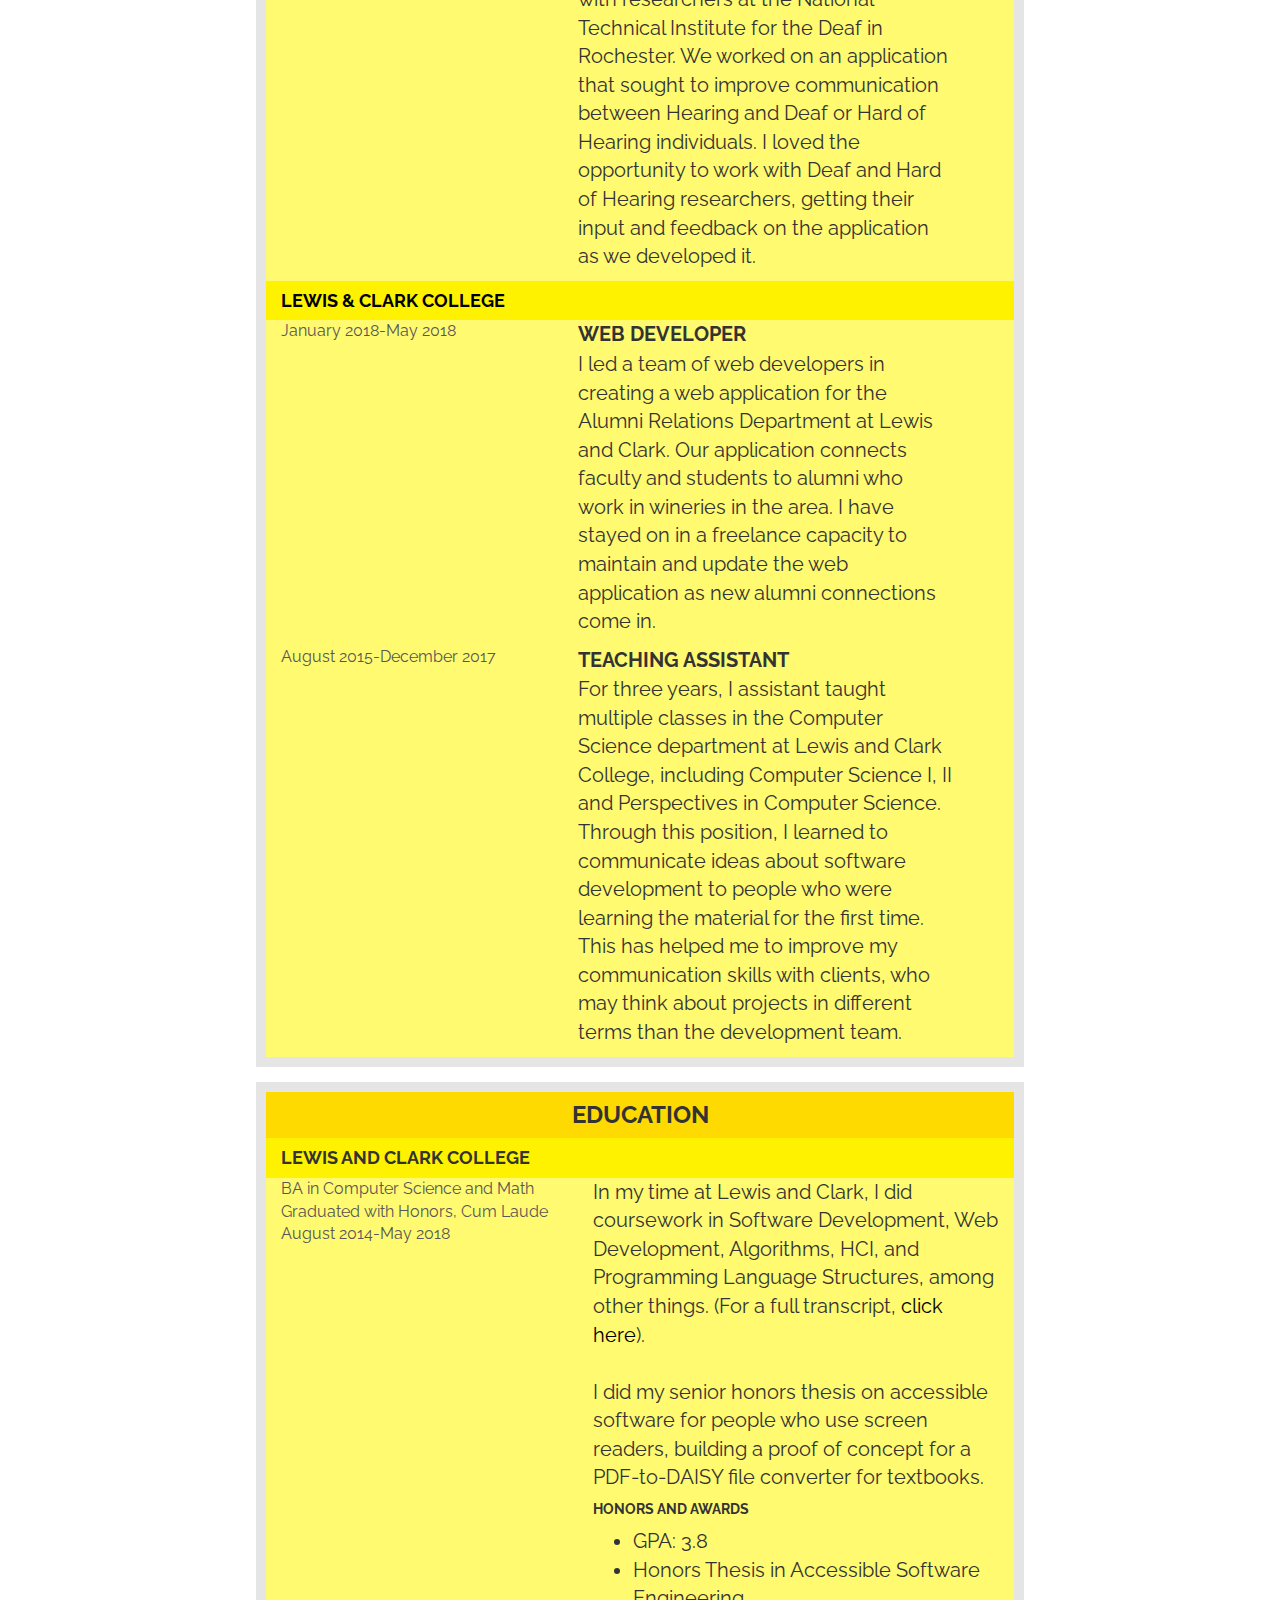
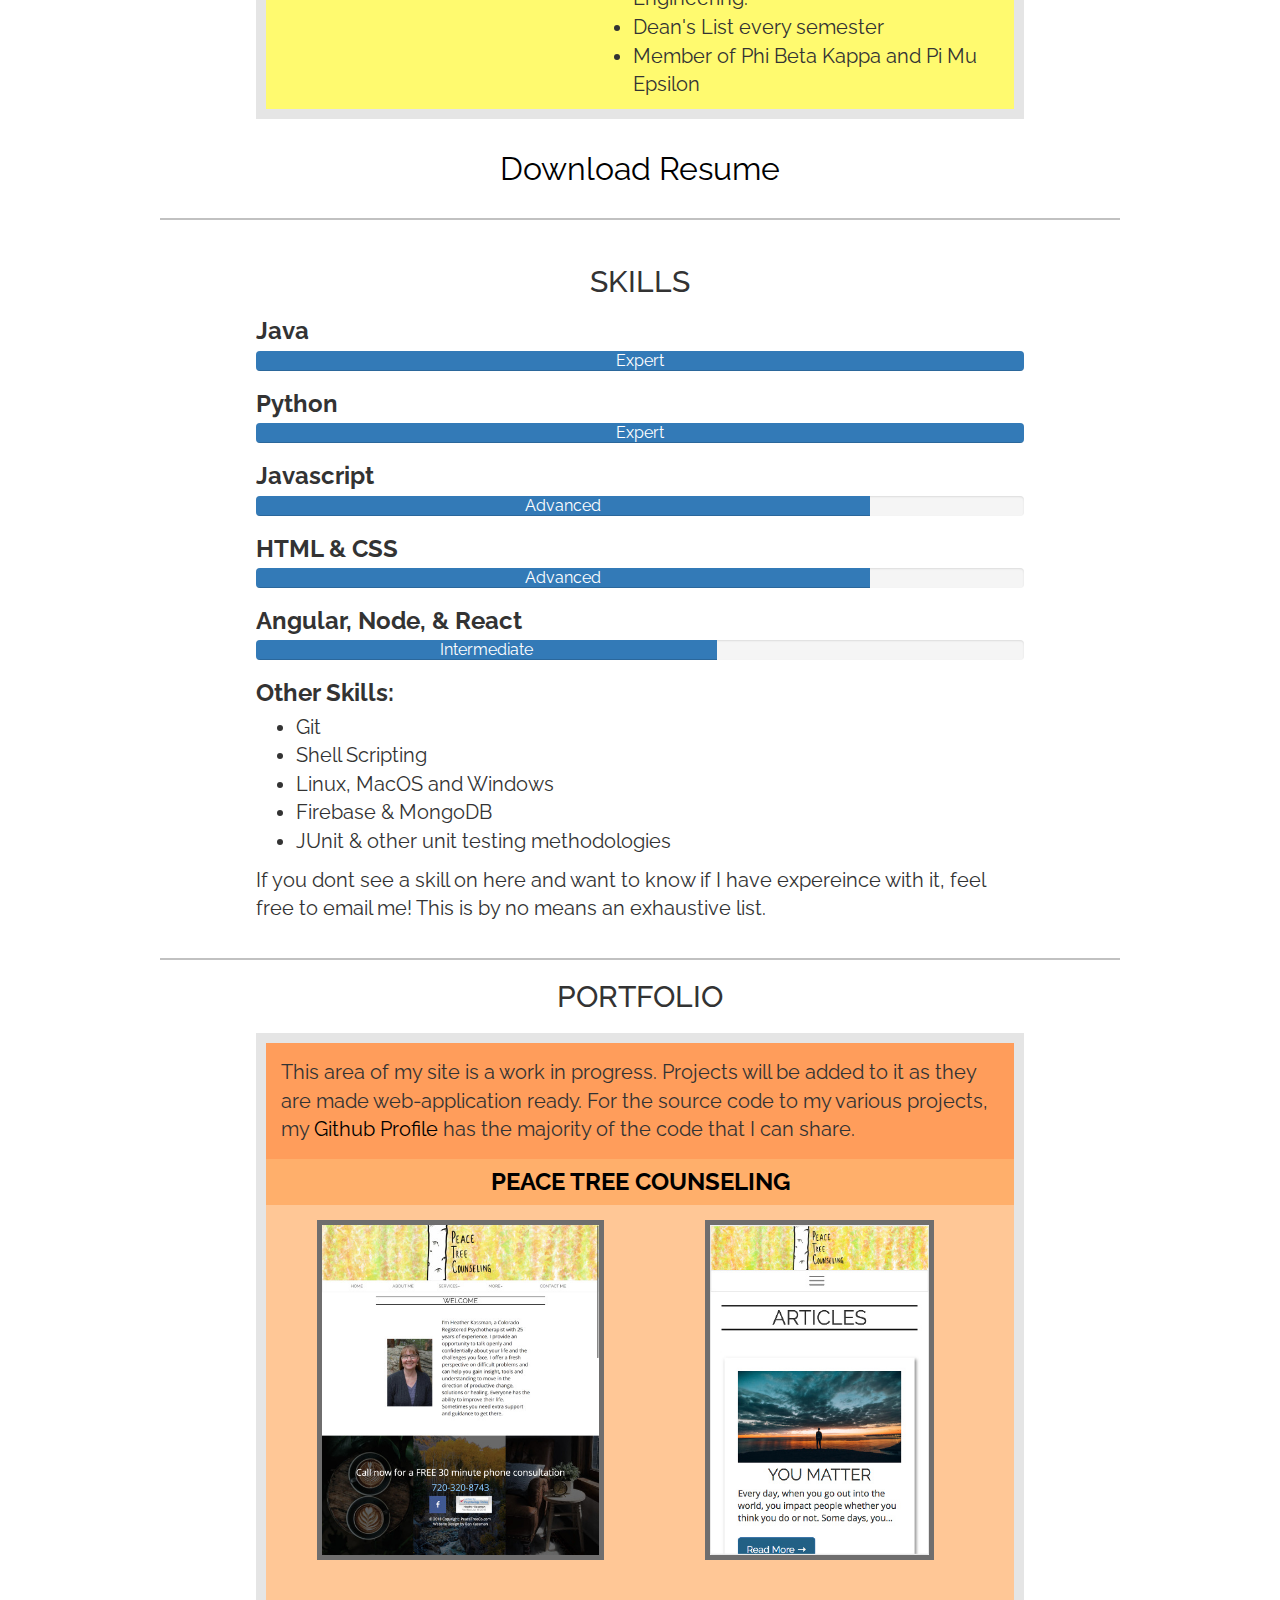
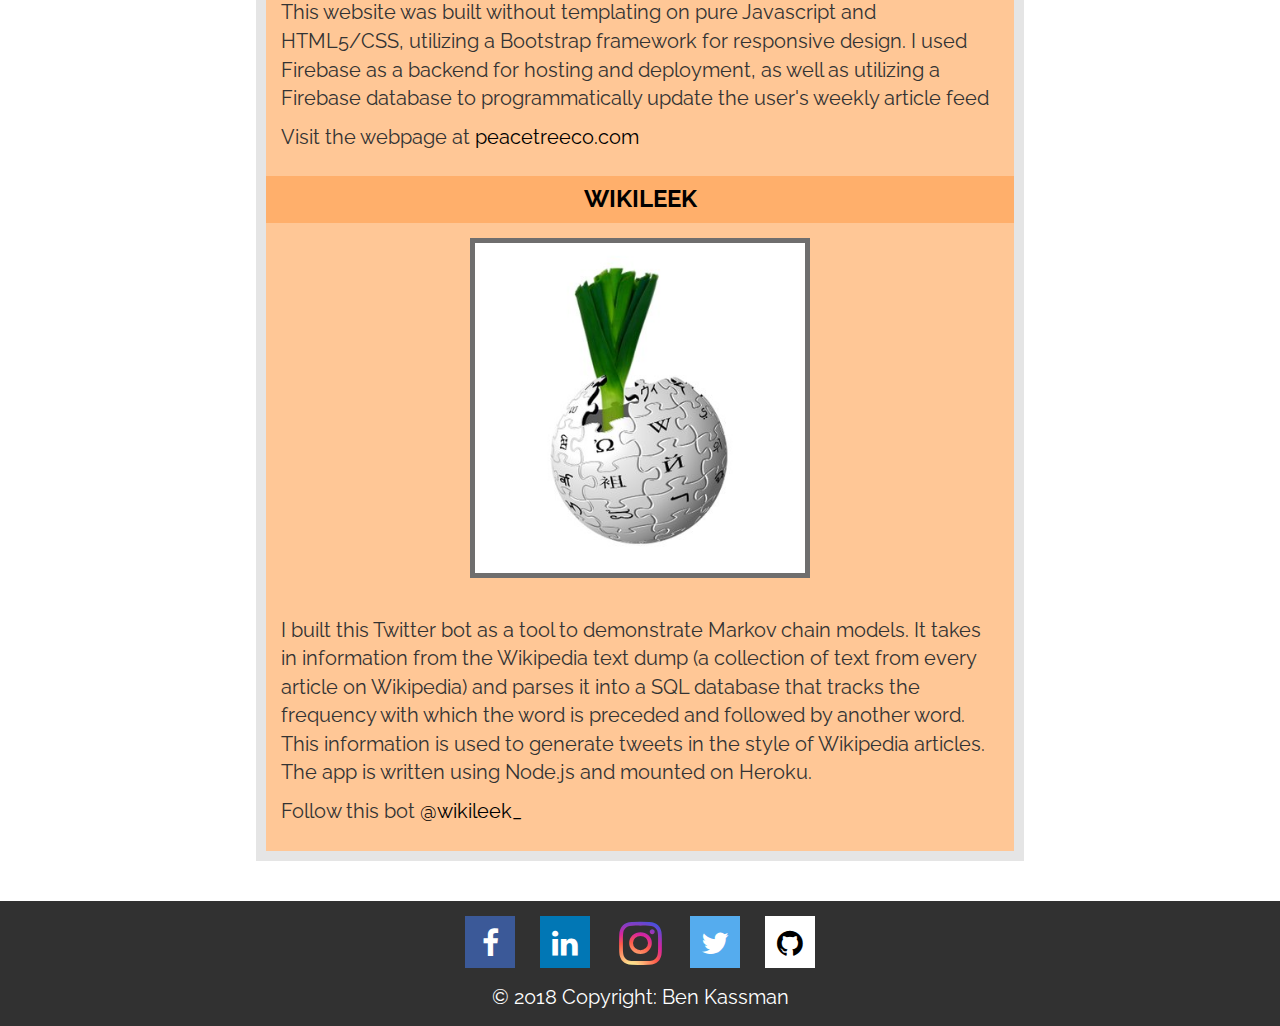
==== commit 77fdf5e3: "Added Alma and links to pages" ====
--- a/src/index.html
+++ b/src/index.html
@@ -33,7 +33,28 @@
       <h3 class="resume-title">Work Experience</h3>
       <div class="resume-item">
         <div class="resume-item-label bg-margin">
-          <h4 class="col-xs-12 col-md-7"><b>Rochester Institute of Technology</b></h4>
+          <h4 class="col-xs-12 col-md-7"><a href="https://www.getalma.com/"><b>Alma</b></a></h4>
+        </div>
+        <div class="bg-margin resume-item">
+          <div class="col-xs-12 col-md-6 col-md-push-5 resume-item-jobTitle">
+            <b>Data Engineer</b>
+          </div>
+          <div class="col-xs-12 col-md-5 col-md-pull-6 resume-date">
+            <span>July 2018-Present</span>
+          </div>
+          <div class="col-xs-12 col-md-12 col-md-pull-6 resume-date">
+          </div>
+          <div class="col-xs-12 col-md-6 col-md-push-5 resume-item-jobDescription">At my current position, I work on
+            data migration, validation and processing for Student Information Services. I mainly work on MongoDB
+            databases, but also migrate historical data from school's former services, many of which are written in SQL.
+            I enjoy the challenge that working with user-generated data presents, as there is rarely an issue that has
+            the exact same solution as another.
+          </div>
+        </div>
+      </div>
+      <div class="resume-item">
+        <div class="resume-item-label bg-margin">
+          <h4 class="col-xs-12 col-md-7"><a href="http://www.rit.edu/"><b>Rochester Institute of Technology</b></a></h4>
         </div>
         <div class="bg-margin resume-item">
           <div class="col-xs-12 col-md-6 col-md-push-5 resume-item-jobTitle">
@@ -45,32 +66,30 @@
           <div class="col-xs-12 col-md-12 col-md-pull-6 resume-date">
           </div>
           <div class="col-xs-12 col-md-6 col-md-push-5 resume-item-jobDescription">In the summer of 2017, I worked
-            closely with
-            researchers at the National Technical Institute for the Deaf in Rochester. We worked on an application that
-            sought to improve communication between Hearing and Deaf or Hard of Hearing individuals. I loved the
-            opportunity to work with Deaf and Hard of Hearing researchers, getting their input and feedback on the
-            application as we developed it.
+            closely with researchers at the National Technical Institute for the Deaf in Rochester. We worked on an
+            application that sought to improve communication between Hearing and Deaf or Hard of Hearing individuals. I
+            loved the opportunity to work with Deaf and Hard of Hearing researchers, getting their input and feedback on
+            the application as we developed it.
           </div>
         </div>
       </div>
       <div class="resume-item">
         <div class="resume-item-label bg-margin">
-          <h4 class="col-xs-12 col-md-7"><b>Lewis & Clark College</b></h4>
+          <h4 class="col-xs-12 col-md-7"><a href="https://www.lclark.edu/"><b>Lewis & Clark College</b></a></h4>
         </div>
         <div class="bg-margin resume-item">
           <div class="col-xs-12 col-md-6 col-md-push-5 resume-item-jobTitle">
             <b>Web Developer</b>
           </div>
           <div class="col-xs-12 col-md-5 col-md-pull-6 resume-date">
-            <span>January 2018-Present</span>
+            <span>January 2018-May 2018</span>
           </div>
           <div class="col-xs-12 col-md-12 col-md-pull-6 resume-date">
           </div>
           <div class="col-xs-12 col-md-6 col-md-push-5 resume-item-jobDescription">I led a team of web developers in
-            creating a
-            web application for the Alumni Relations Department at Lewis and Clark. Our application connects faculty and
-            students to alumni who work in wineries in the area. I have stayed on in a freelance capacity to maintain
-            and update the web application as new alumni connections come in.
+            creating a web application for the Alumni Relations Department at Lewis and Clark. Our application connects
+            faculty and students to alumni who work in wineries in the area. I have stayed on in a freelance capacity to
+            maintain and update the web application as new alumni connections come in.
           </div>
           <div class="col-xs-12 col-md-7 col-md-push-5 resume-item-jobTitle">
             <b>Teaching Assistant</b>
@@ -81,12 +100,11 @@
           <div class="col-xs-12 col-md-12 col-md-pull-6 resume-date">
           </div>
           <div class="col-xs-12 col-md-6 col-md-push-5 resume-item-jobDescription">For three years, I assistant taught
-            multiple
-            classes in the Computer Science department at Lewis and Clark College, including Computer Science I, II and
-            Perspectives in Computer Science. Through this position, I learned to communicate ideas about software
-            development to people who were learning the material for the first time. This has helped me to improve my
-            communication skills with clients, who may think about projects in different terms than the development
-            team.
+            multiple classes in the Computer Science department at Lewis and Clark College, including Computer Science
+            I, II and Perspectives in Computer Science. Through this position, I learned to communicate ideas about
+            software development to people who were learning the material for the first time. This has helped me to
+            improve my communication skills with clients, who may think about projects in different terms than the
+            development team.
           </div>
         </div>
       </div>
@@ -104,19 +122,17 @@
             <p class="resume-date no-margin">August 2014-May 2018</p>
           </div>
           <div class="col-xs-12 col-md-7">
-            In my time at Lewis and Clark, I did coursework in Software Development, Web Development,
-            Algorithms, HCI, and Programming Language
-            Structures, among other things. (For a full transcript, <a href="Transcript.pdf" target="_blank">click
-            here</a>). <br><br>
-            I did my senior honors thesis on accessible software for people who use screen readers, building a proof of
-            concept
-            for a PDF-to-DAISY file converter for textbooks.<br>
+            In my time at Lewis and Clark, I did coursework in Software Development, Web Development, Algorithms, HCI,
+            and Programming Language Structures, among other things. (For a full transcript,
+            <a href="Transcript.pdf" target="_blank">click here</a>). <br><br>
+            I did my senior honors thesis on accessible software for people who use screen readers,
+            building a proof of concept for a PDF-to-DAISY file converter for textbooks.<br>
             <h5><b>Honors and Awards</b></h5>
             <ul>
+              <li> GPA: 3.8</li>
               <li> Honors Thesis in Accessible Software Engineering.</li>
               <li> Dean's List every semester</li>
               <li> Member of Phi Beta Kappa and Pi Mu Epsilon</li>
-              <li> GPA: 3.8</li>
             </ul>
           </div>
         </div>
@@ -206,6 +222,21 @@
           for responsive design. I used Firebase as a backend for hosting and deployment, as well as utilizing a
           Firebase database to programmatically update the user's weekly article feed</p>
         <p> Visit the webpage at <a href="https://peacetreeco.com/" target="_blank">peacetreeco.com</a></p>
+      </div>
+
+      <div class="portfolio-item-label"><h3><a href="https://twitter.com/wikileek_" target="_blank">Wikileek</a>
+      </h3></div>
+      <div class="portfolio-item">
+        <div><img class="img-responsive portfolio-image" src="img/wikileek.jpg">
+        </div>
+      </div>
+      <div class="portfolio-item">
+        <p> I built this Twitter bot as a tool to demonstrate Markov chain models. It takes in information from the
+          Wikipedia text dump (a collection of text from every article on Wikipedia) and parses it into a SQL database
+          that tracks the frequency with which the word is preceded and followed by another word. This information is
+          used to generate tweets in the style of Wikipedia articles. The app is written using Node.js and mounted on
+          Heroku.</p>
+        <p> Follow this bot <a href="https://twitter.com/wikileek_" target="_blank">@wikileek_</a></p>
       </div>
     </div>
   </div>
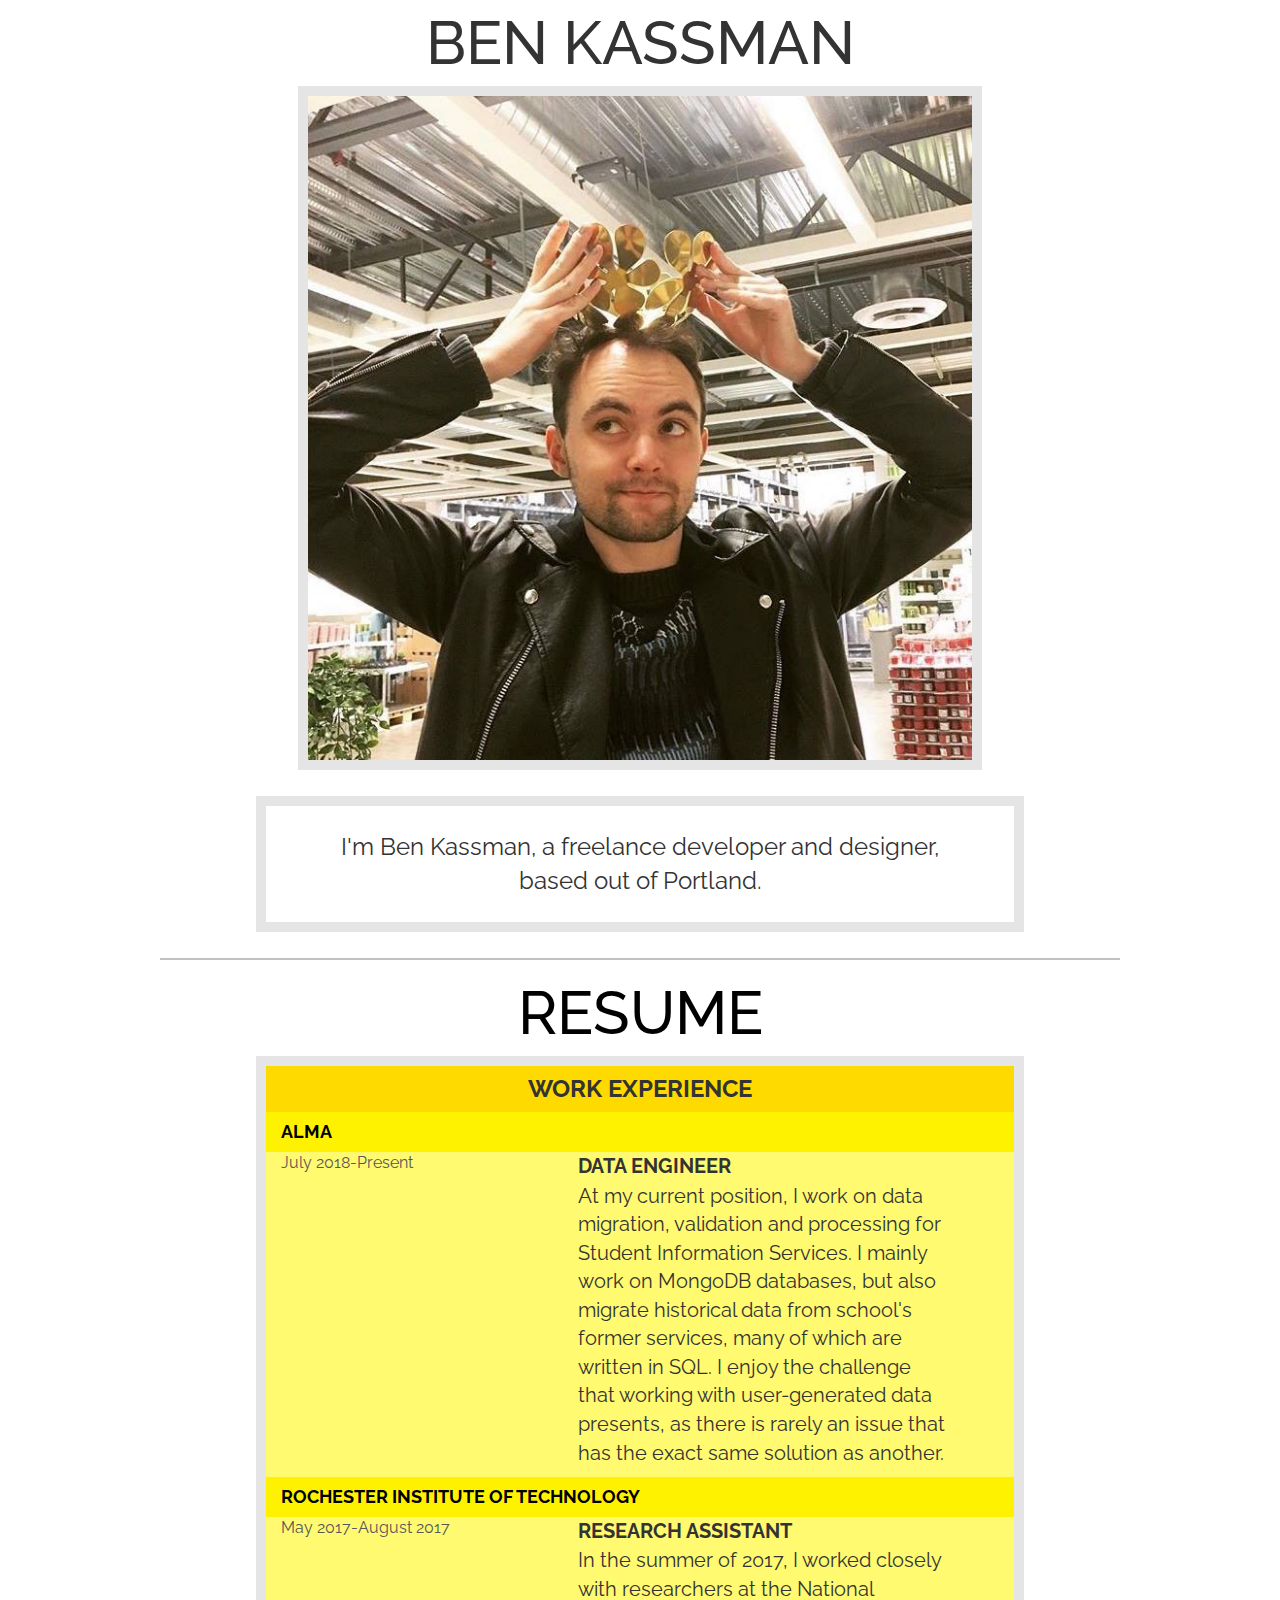
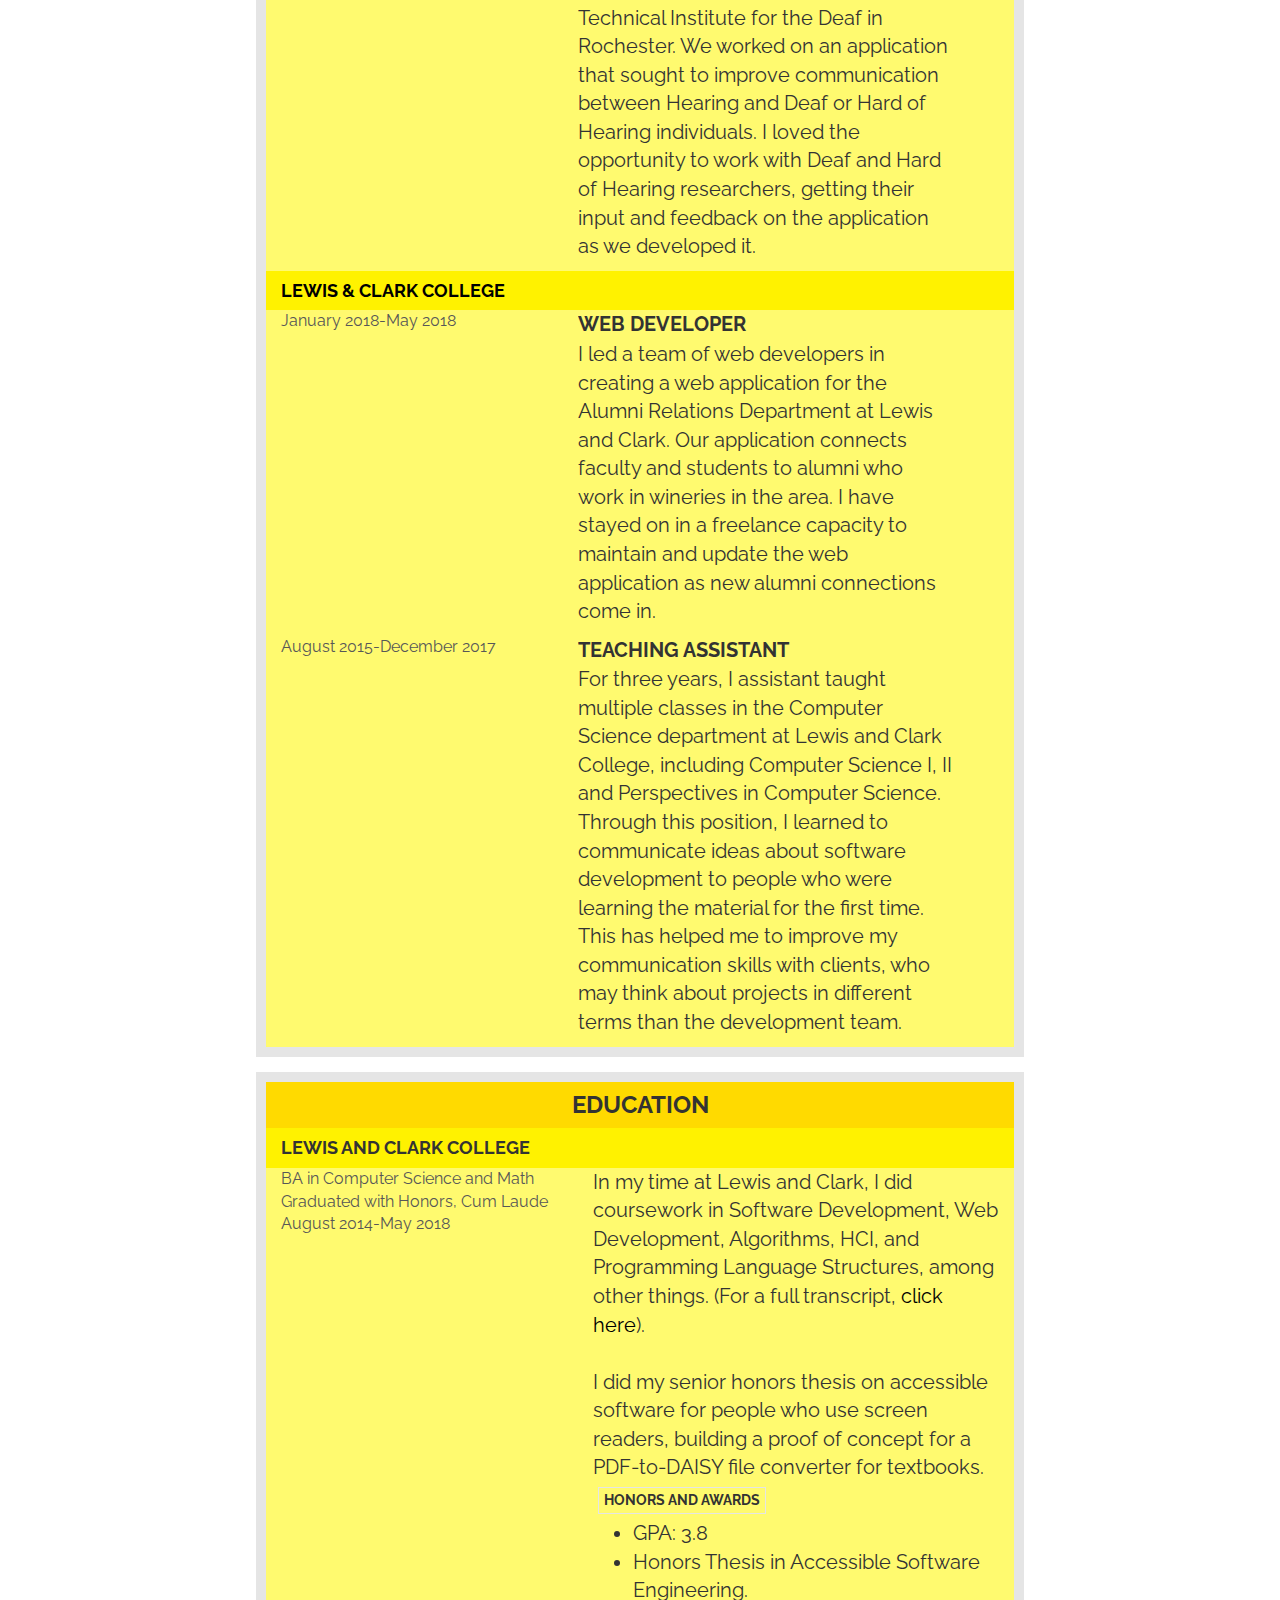
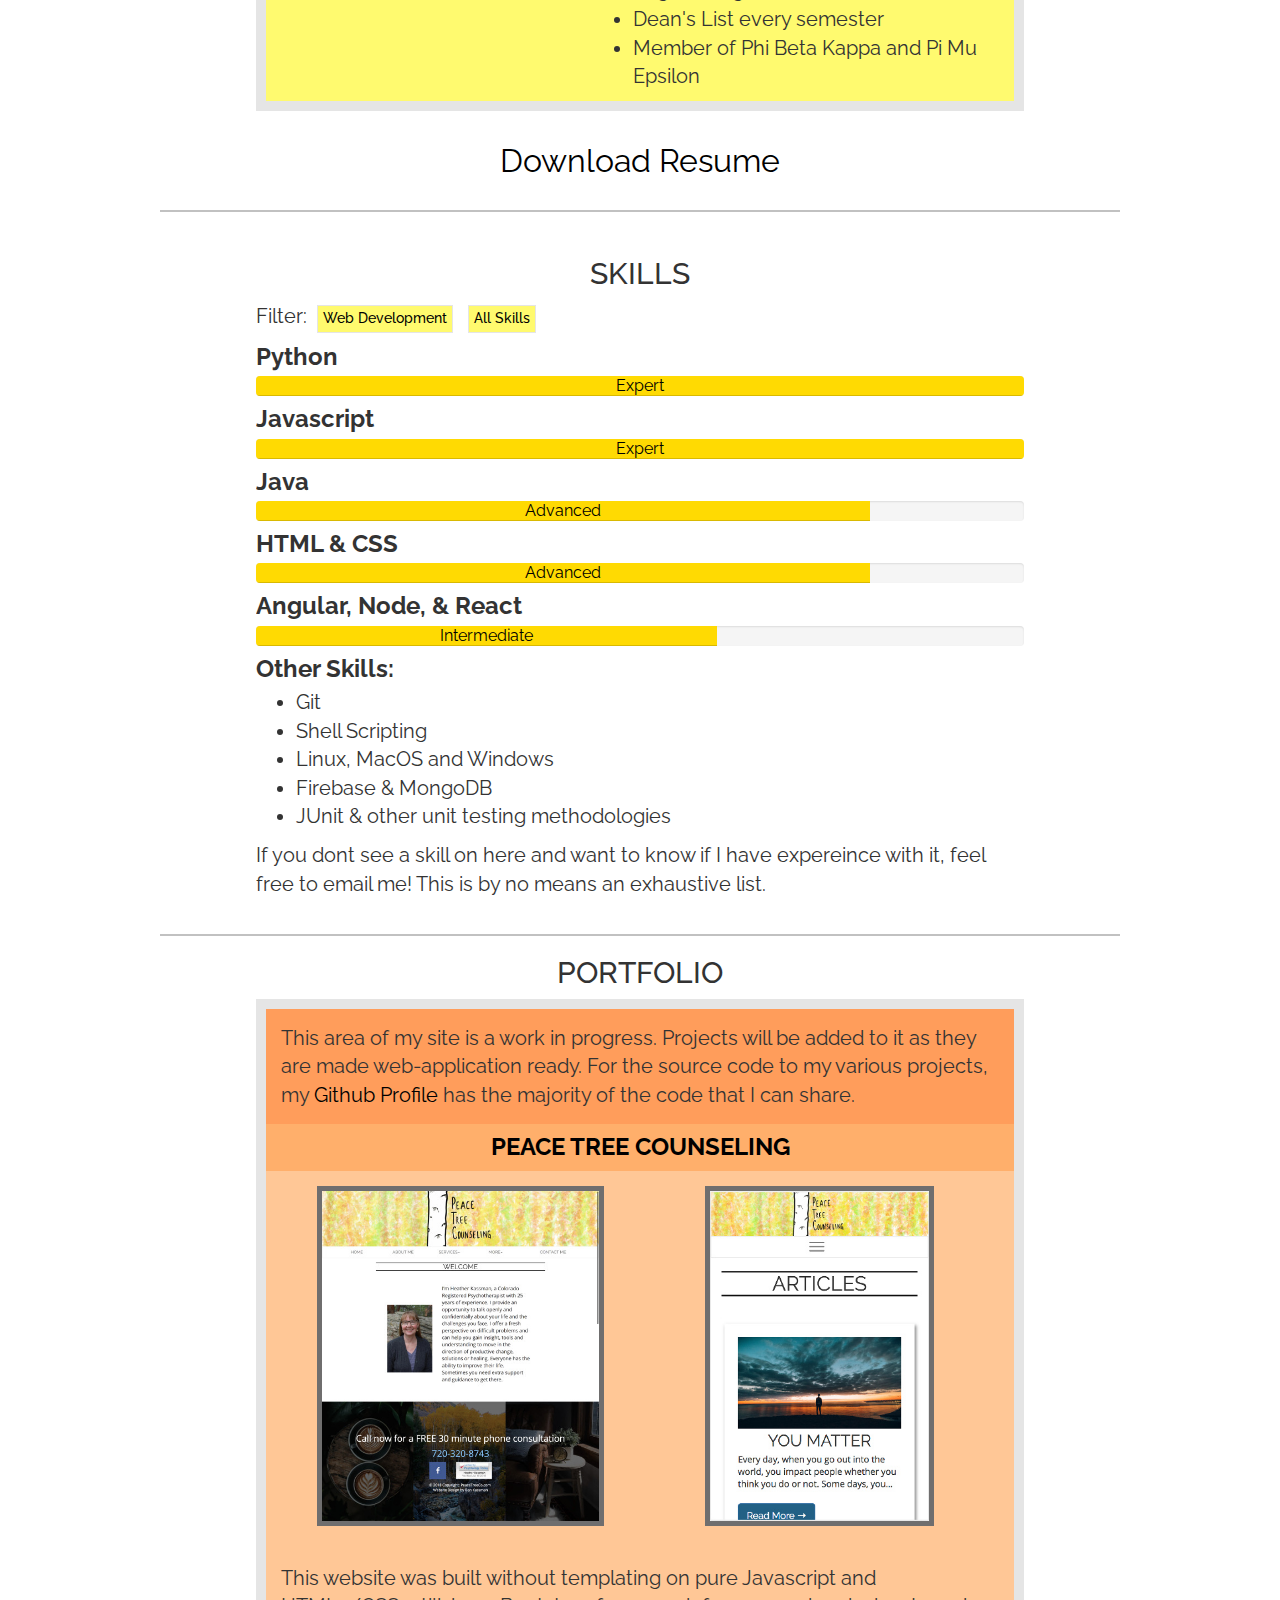
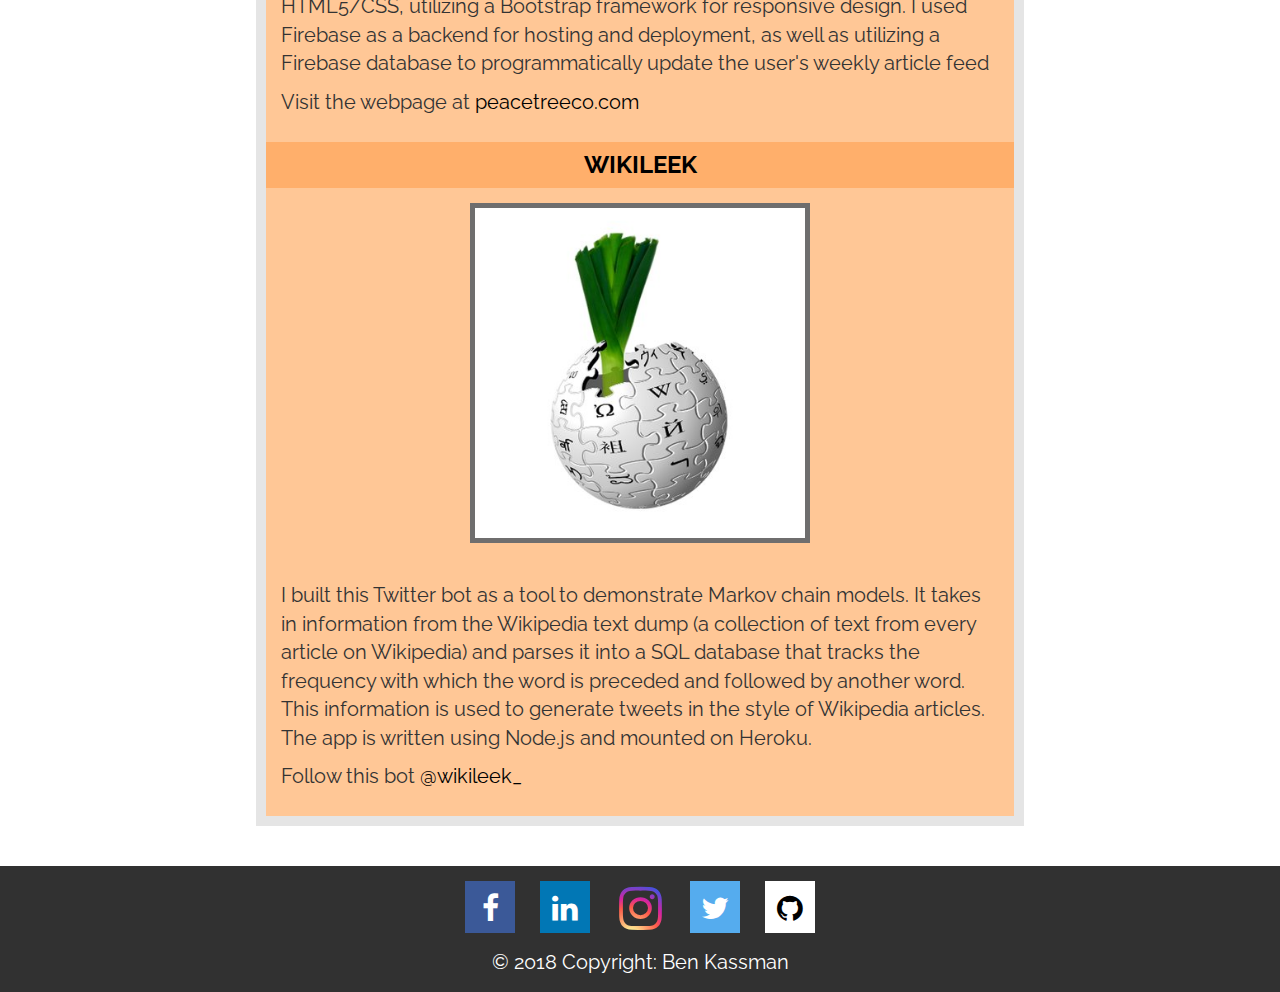
==== commit 818b9320: "Added skills filter" ====
--- a/src/index.html
+++ b/src/index.html
@@ -27,7 +27,7 @@
   </div>
   <div class="divider"></div>
   <div class="resume">
-    <h2><a href="Ben_Kassman_Resume.pdf" target="_blank" id="Resume" data-hovText="Download" download>Resume</a>
+    <h2><a href="Ben Kassman Resume.pdf" target="_blank" id="Resume" data-hovText="Download" download>Resume</a>
     </h2>
     <div class="resume-body">
       <h3 class="resume-title">Work Experience</h3>
@@ -139,53 +139,95 @@
       </div>
     </div>
   </div>
-  <h3 class="download-resume"><a href="Ben_Kassman_Resume.pdf" target="_blank" download>Download Resume</a>
+  <h3 class="download-resume"><a href="Ben Kassman Resume.pdf" target="_blank" download>Download Resume</a>
   </h3>
 
   <div class="divider"></div>
 
   <div class="skills">
+
+
     <h2>Skills</h2>
-    <h3>Java</h3>
-    <div class="progress">
+    <div>Filter:
+      <a href="#webdev"><h5 id="webdev">Web Development</h5></a>
+      <a href="#allskills"><h5 id="allskills">All Skills</h5></a>
+    </div>
+    <h3 class="allskills">Python</h3>
+    <div class="progress allskills">
       <div class="progress-bar" role="progressbar" aria-valuenow="100"
            aria-valuemin="0" aria-valuemax="100" style="width:100%">
         <span class="sr-only">Expert</span>
         Expert
       </div>
     </div>
-    <h3>Python</h3>
-    <div class="progress">
+    <h3 class="allskills webdev">Javascript</h3>
+    <div class="progress webdev allskills">
       <div class="progress-bar" role="progressbar" aria-valuenow="100"
            aria-valuemin="0" aria-valuemax="100" style="width:100%">
         <span class="sr-only">Expert</span>
         Expert
       </div>
     </div>
-    <h3>Javascript</h3>
-    <div class="progress">
+    <h3 class="allskills">Java</h3>
+    <div class="progress allskills">
       <div class="progress-bar" role="progressbar" aria-valuenow="80"
            aria-valuemin="0" aria-valuemax="100" style="width:80%">
         <span class="sr-only">Advanced</span>
         Advanced
       </div>
     </div>
-    <h3>HTML & CSS</h3>
-    <div class="progress">
+    <h3 class="allskills webdev">HTML & CSS</h3>
+    <div class="progress webdev allskills">
       <div class="progress-bar" role="progressbar" aria-valuenow="80"
            aria-valuemin="0" aria-valuemax="100" style="width:80%">
         <span class="sr-only">Advanced</span>
         Advanced
       </div>
     </div>
-    <h3>Angular, Node, & React</h3>
-    <div class="progress">
+    <h3 class="allskills webdev">Angular, Node, & React</h3>
+    <div class="progress webdev allskills">
       <div class="progress-bar" role="progressbar" aria-valuenow="60"
            aria-valuemin="0" aria-valuemax="100" style="width:60%">
         <span class="sr-only">Intermediate</span>
         Intermediate
       </div>
     </div>
+
+    <script>
+      const skills = document.getElementsByClassName('allskills')
+      const filter = (filter) => {
+        for (let i = 0; i < skills.length; i++) {
+          if (!skills[i].classList.contains(filter)) {
+            skills[i].classList.add('hidden')
+          }
+          else {
+            skills[i].classList.remove('hidden')
+          }
+        }
+      }
+
+      const clearFilter = () => {
+        for (let i = 0; i < skills.length; i++) {
+          skills[i].classList.remove("hidden")
+        }
+      }
+
+      const updateFilter = (x) => {
+        const hash = window.location.hash.replace('#', '')
+        const options = ['webdev', 'allskills']
+
+        if (options.indexOf(hash) > -1) {
+          filter(hash)
+        }
+        else {
+          clearFilter()
+        }
+      }
+
+      updateFilter();
+      window.addEventListener("hashchange", updateFilter)
+
+    </script>
 
     <h3>Other Skills:</h3>
     <ul>
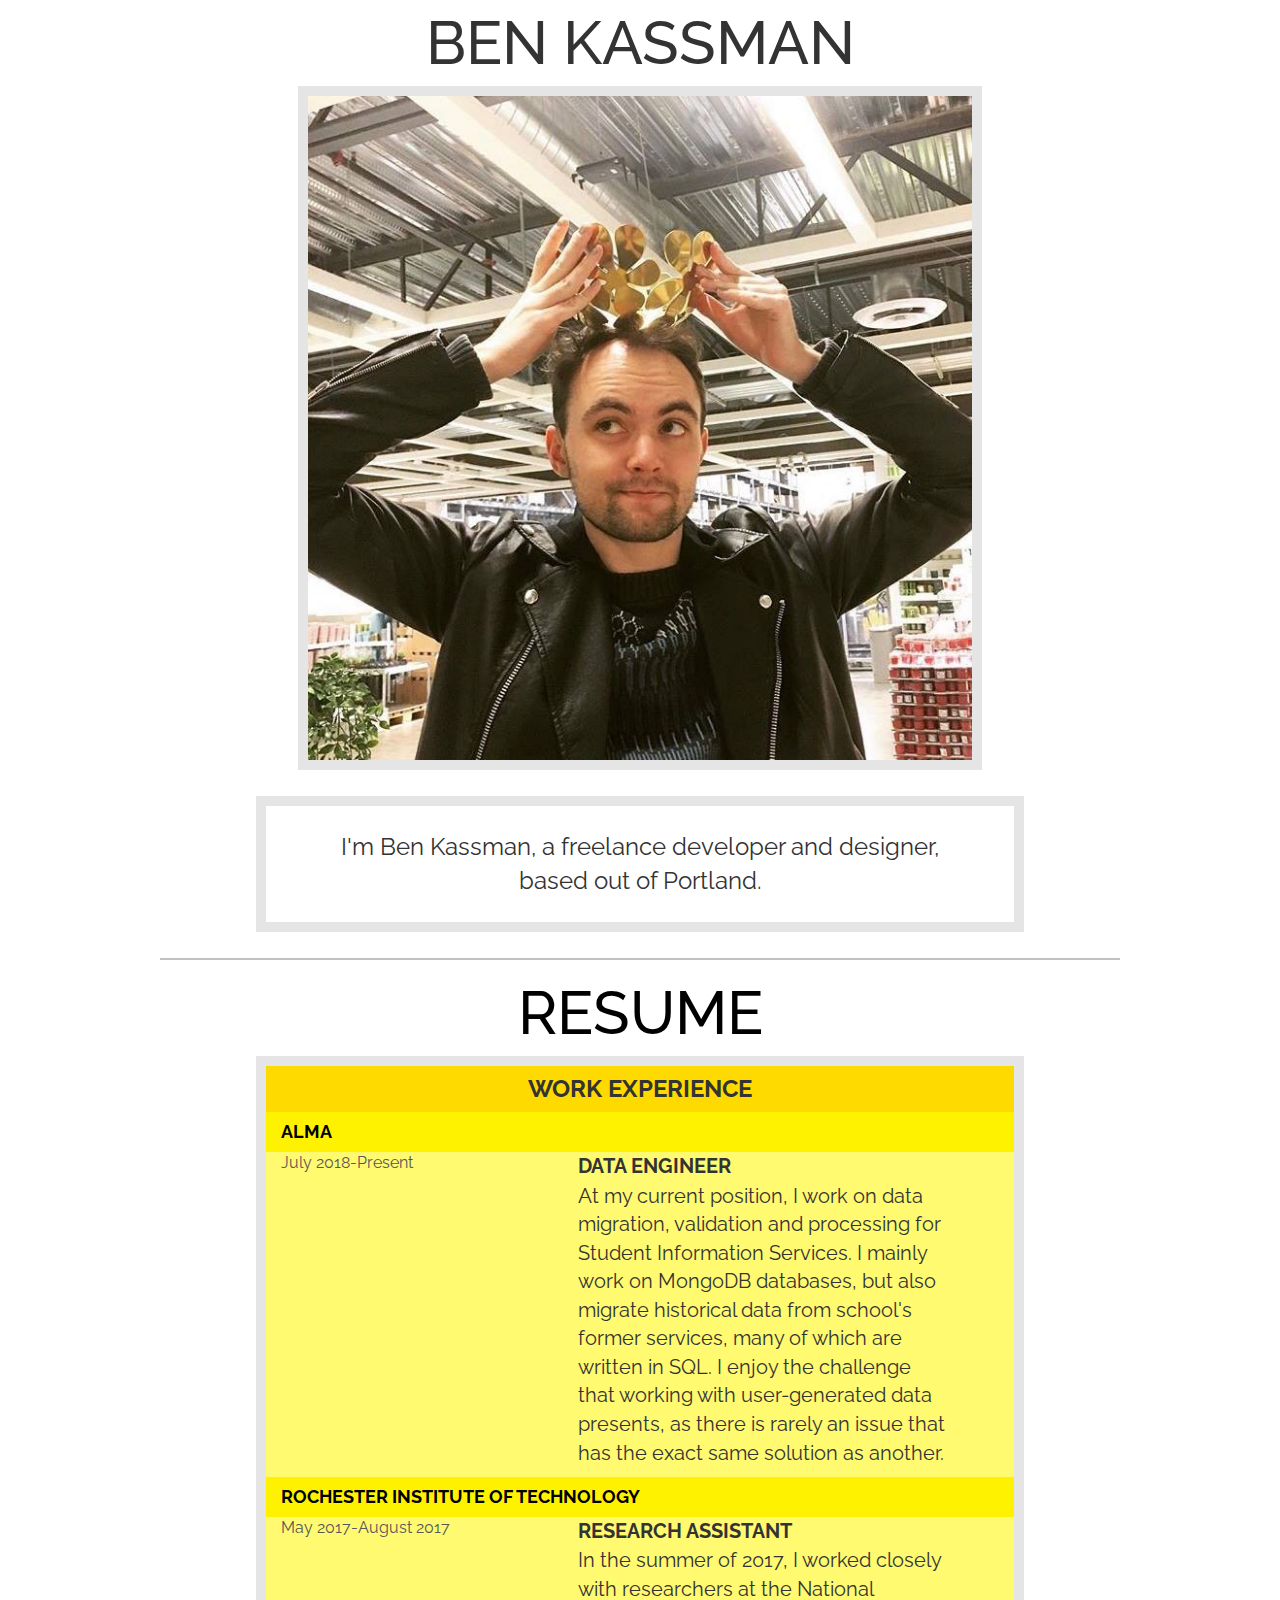
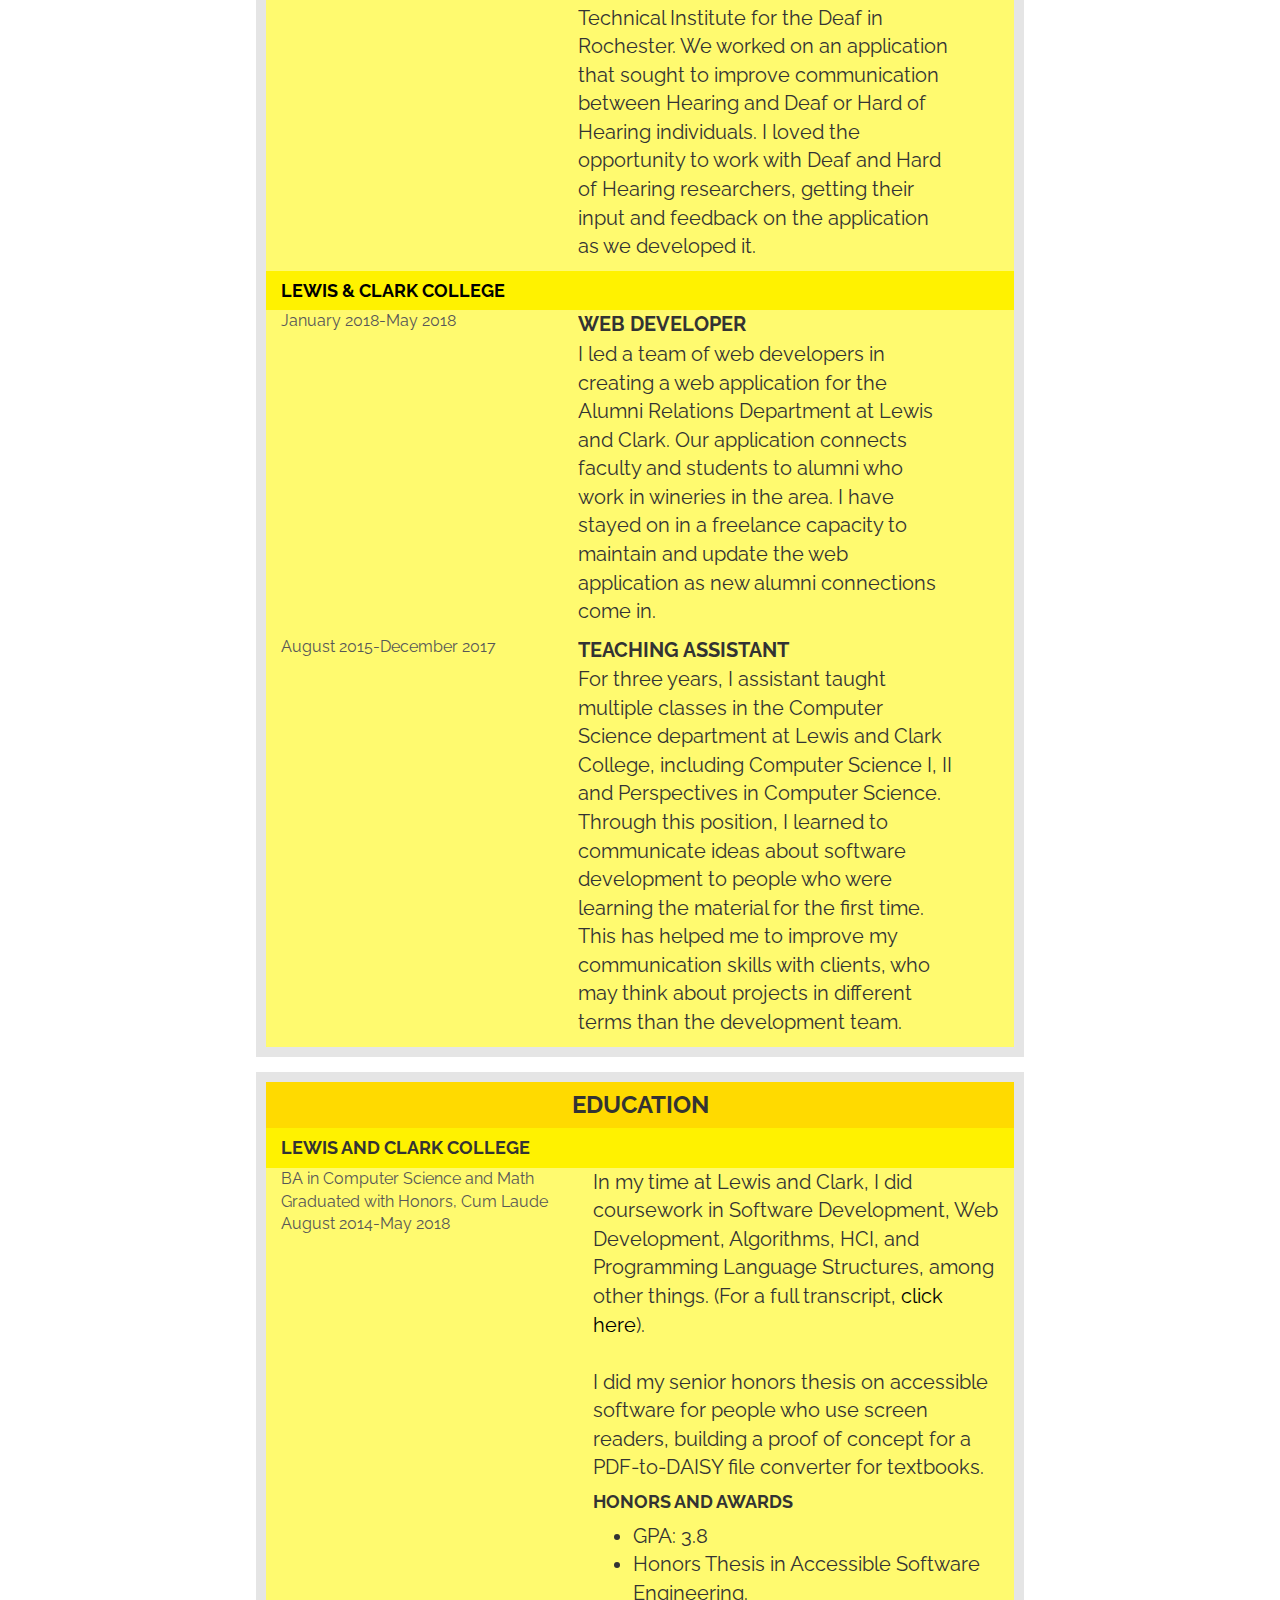
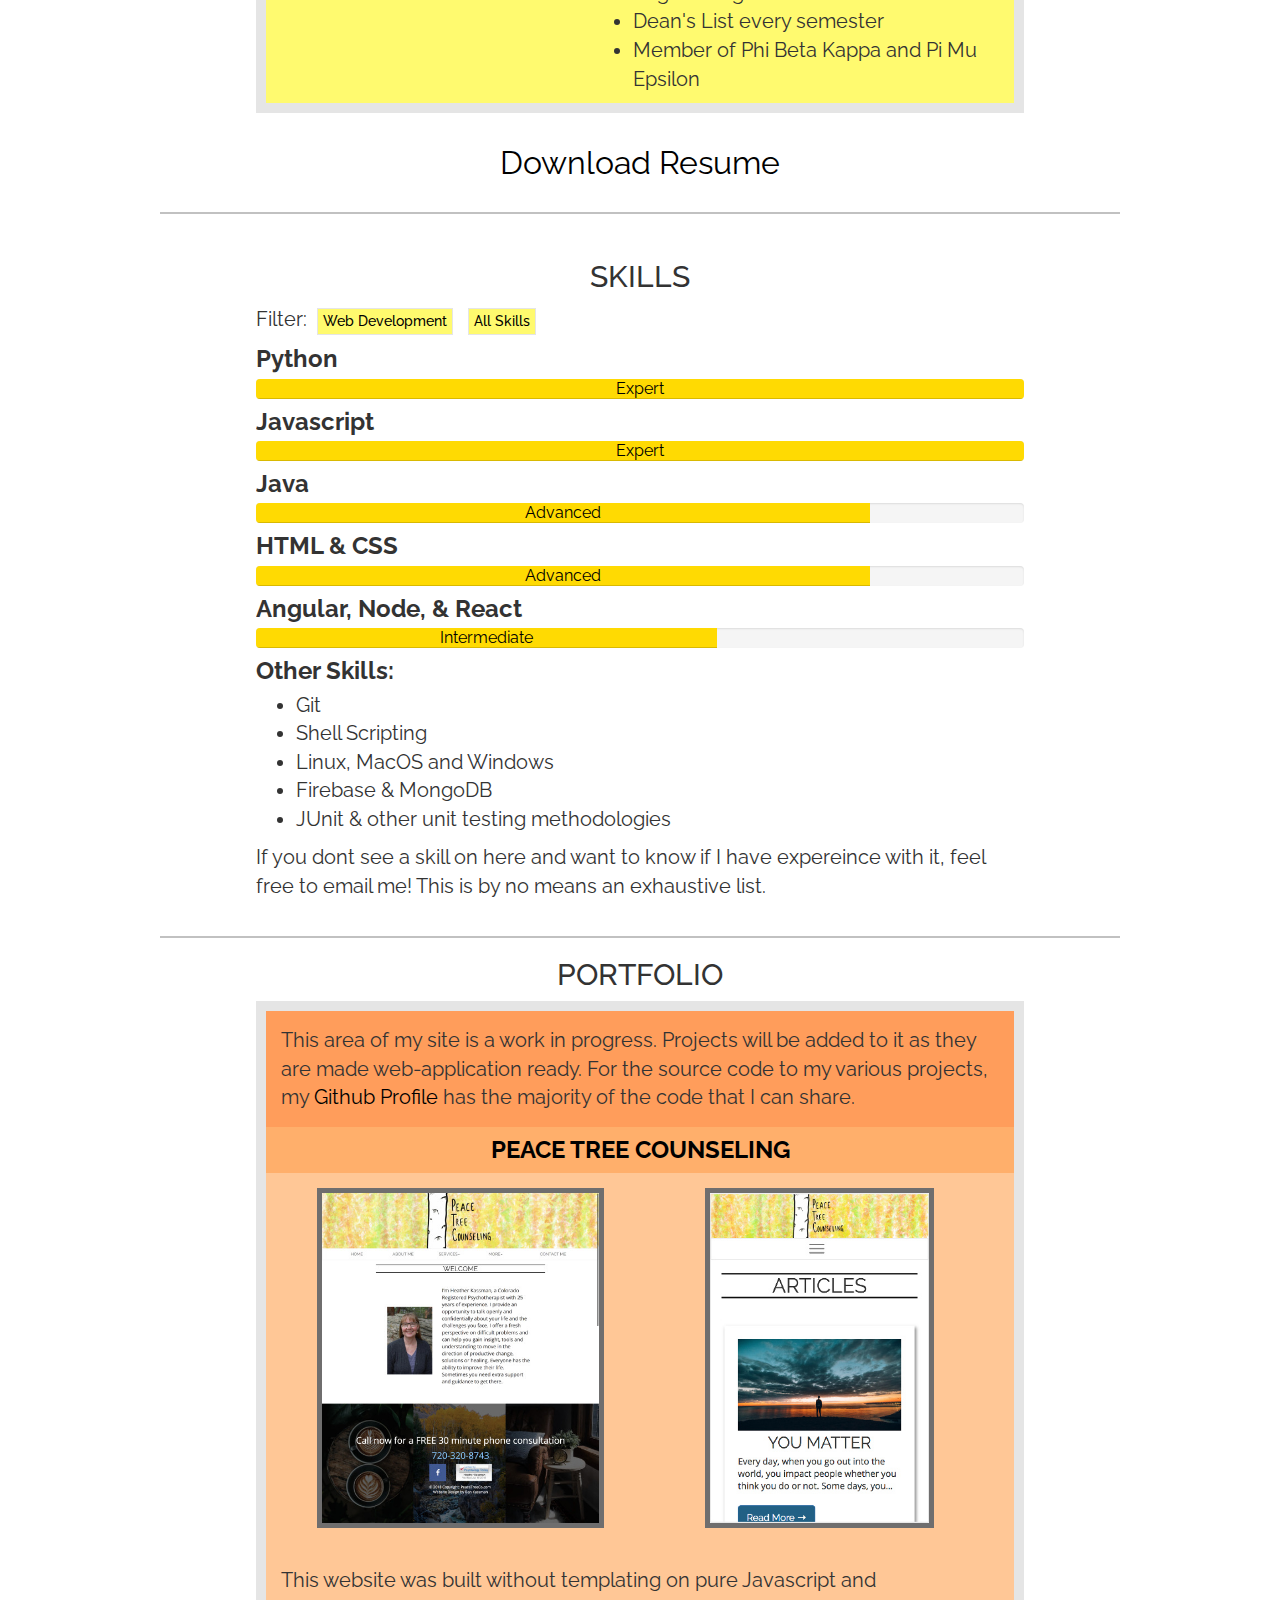
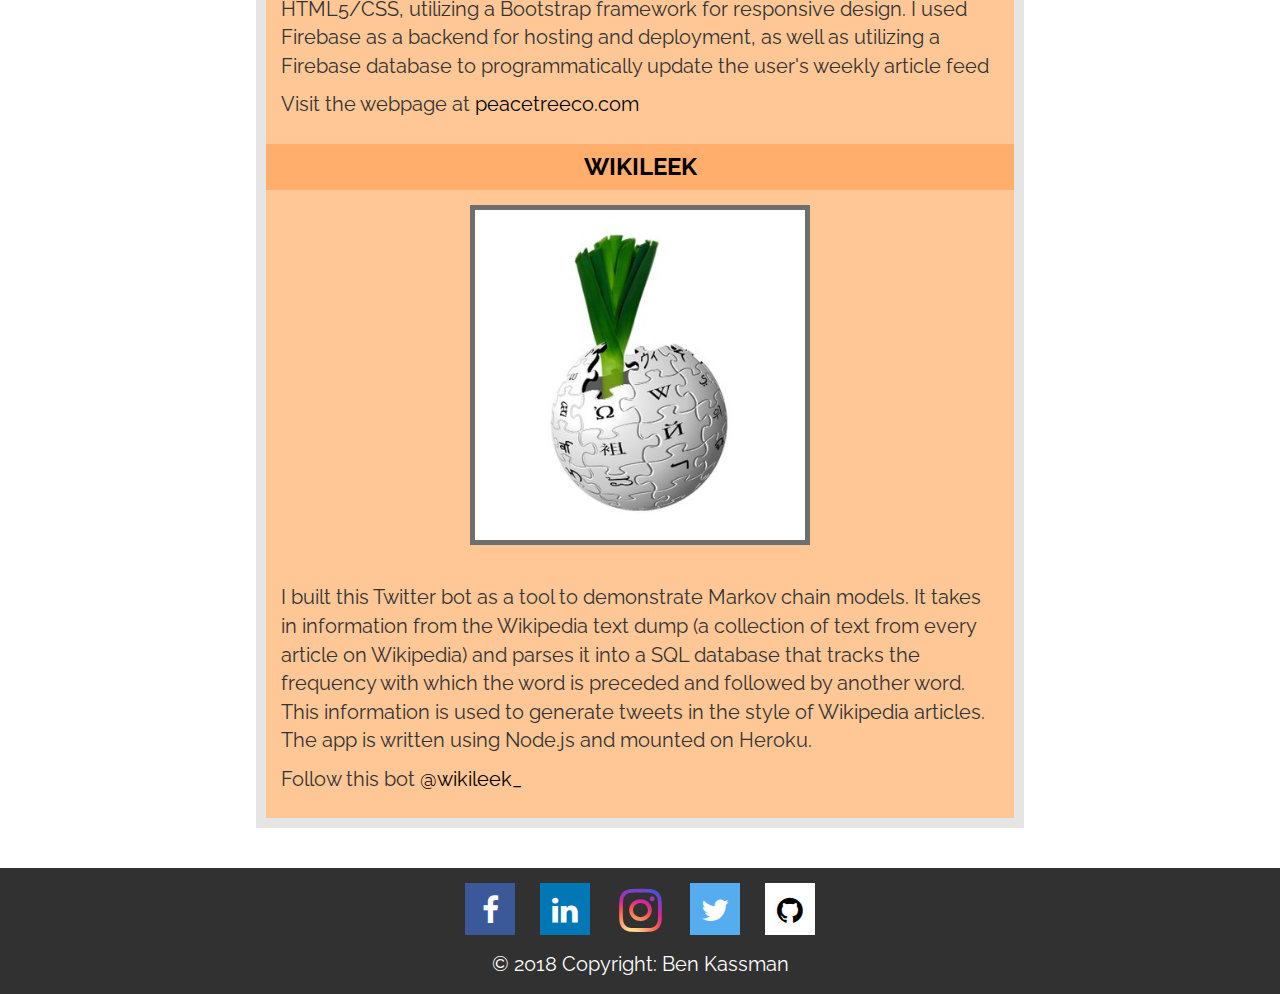
==== commit 951996c7: "Added skills filter" ====
--- a/src/index.html
+++ b/src/index.html
@@ -127,7 +127,7 @@
             <a href="Transcript.pdf" target="_blank">click here</a>). <br><br>
             I did my senior honors thesis on accessible software for people who use screen readers,
             building a proof of concept for a PDF-to-DAISY file converter for textbooks.<br>
-            <h5><b>Honors and Awards</b></h5>
+            <h4><b>Honors and Awards</b></h4>
             <ul>
               <li> GPA: 3.8</li>
               <li> Honors Thesis in Accessible Software Engineering.</li>
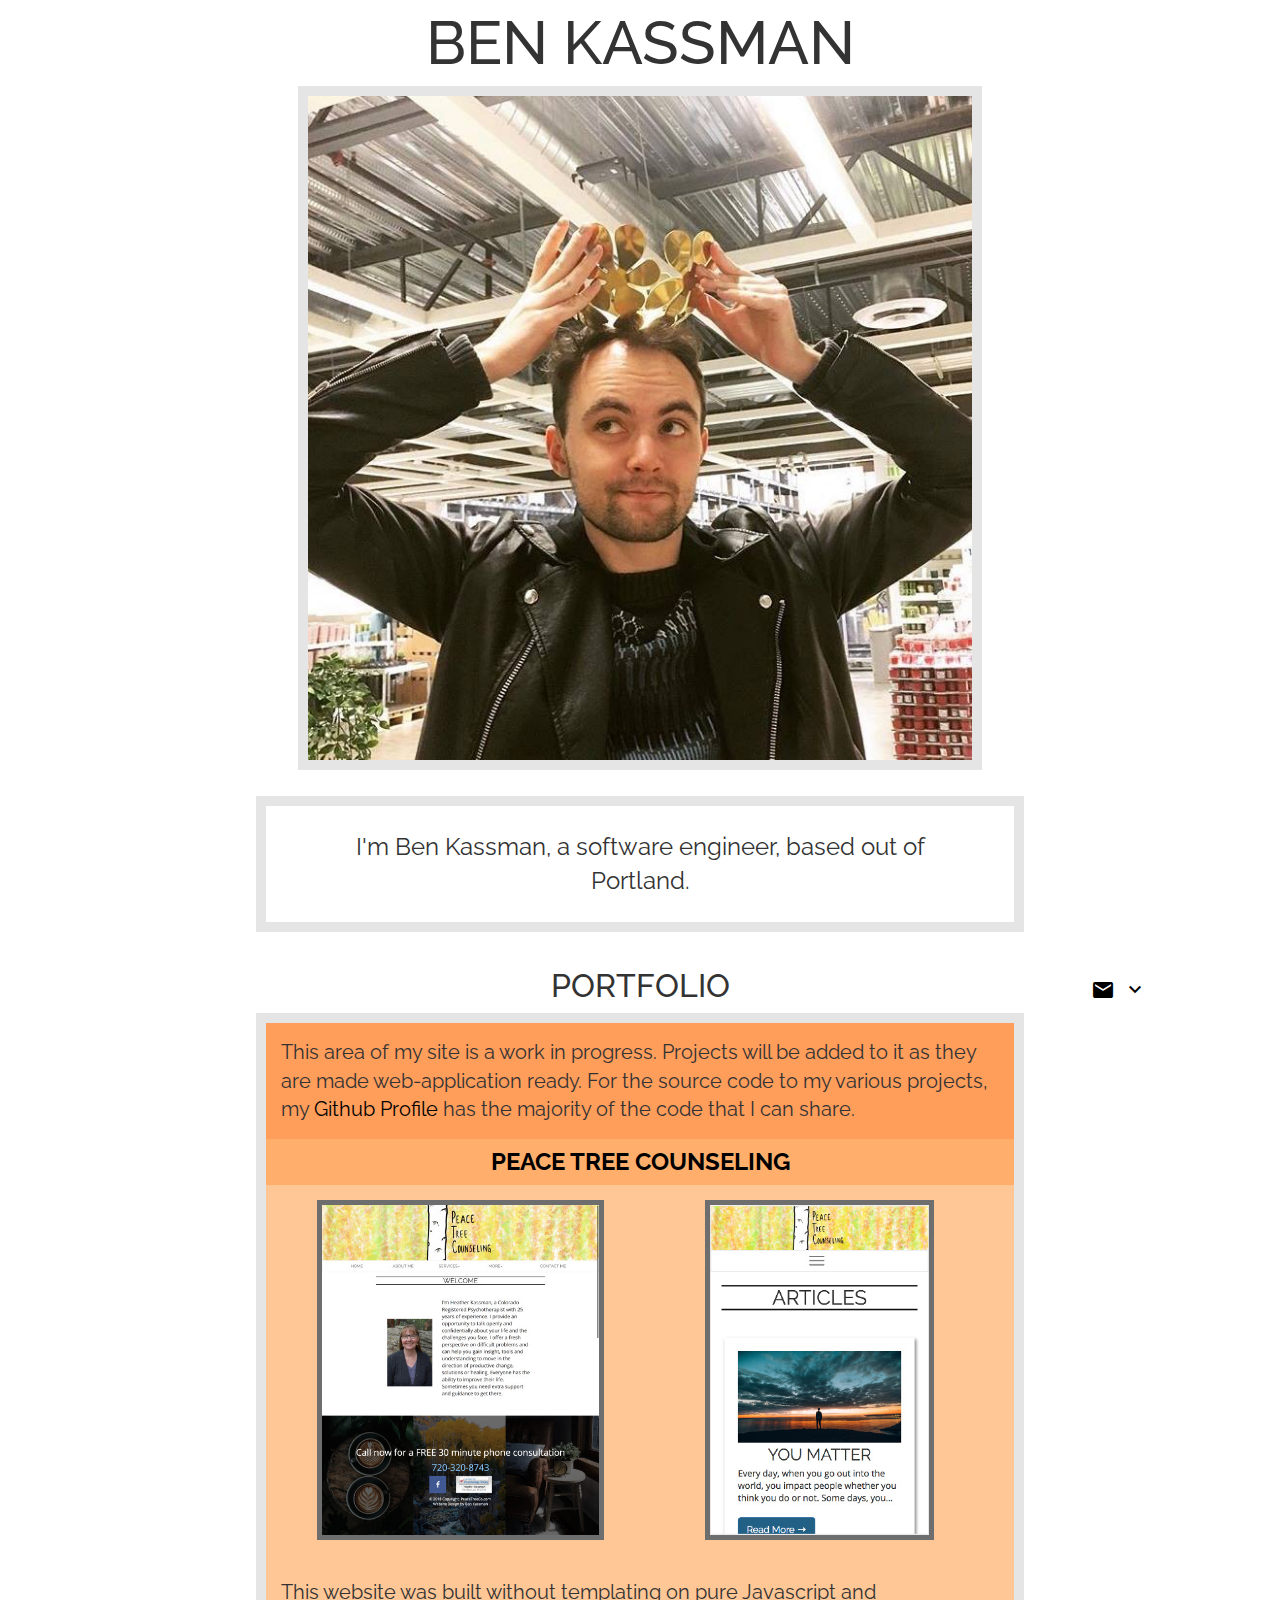
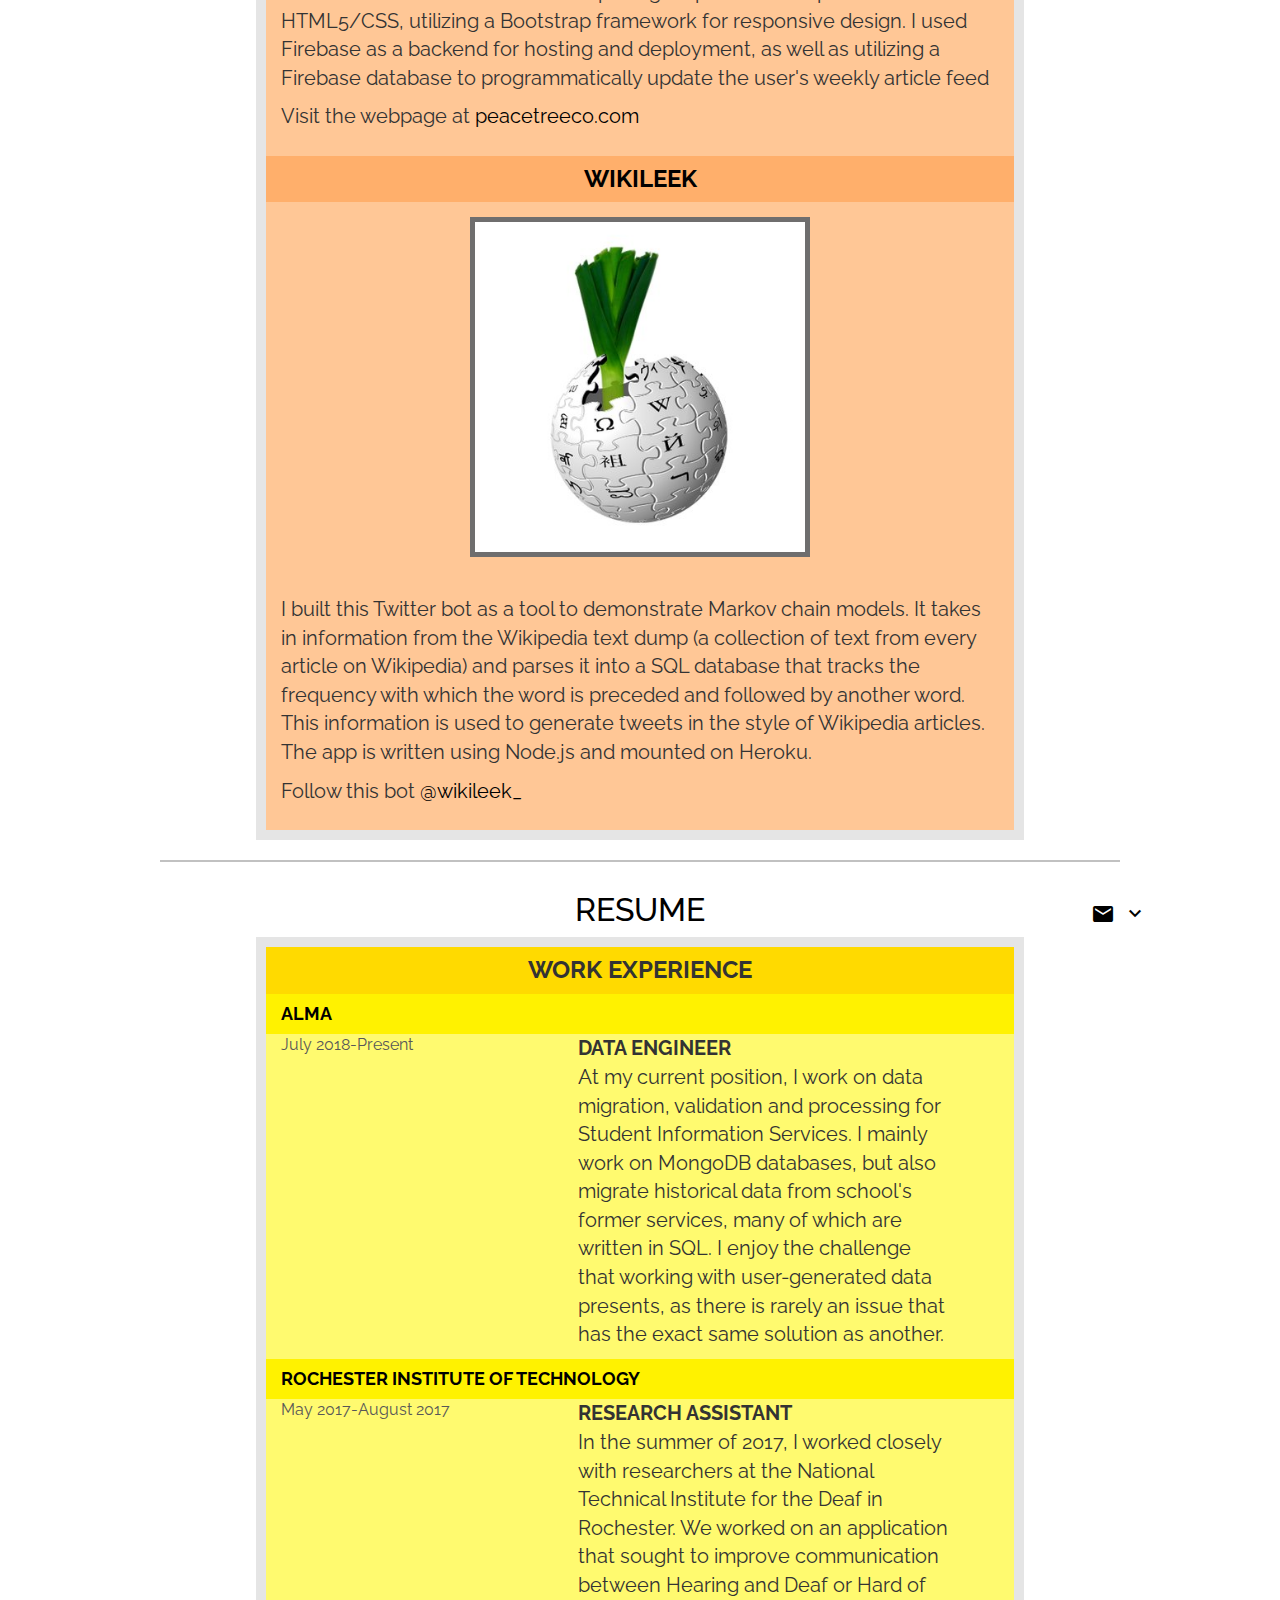
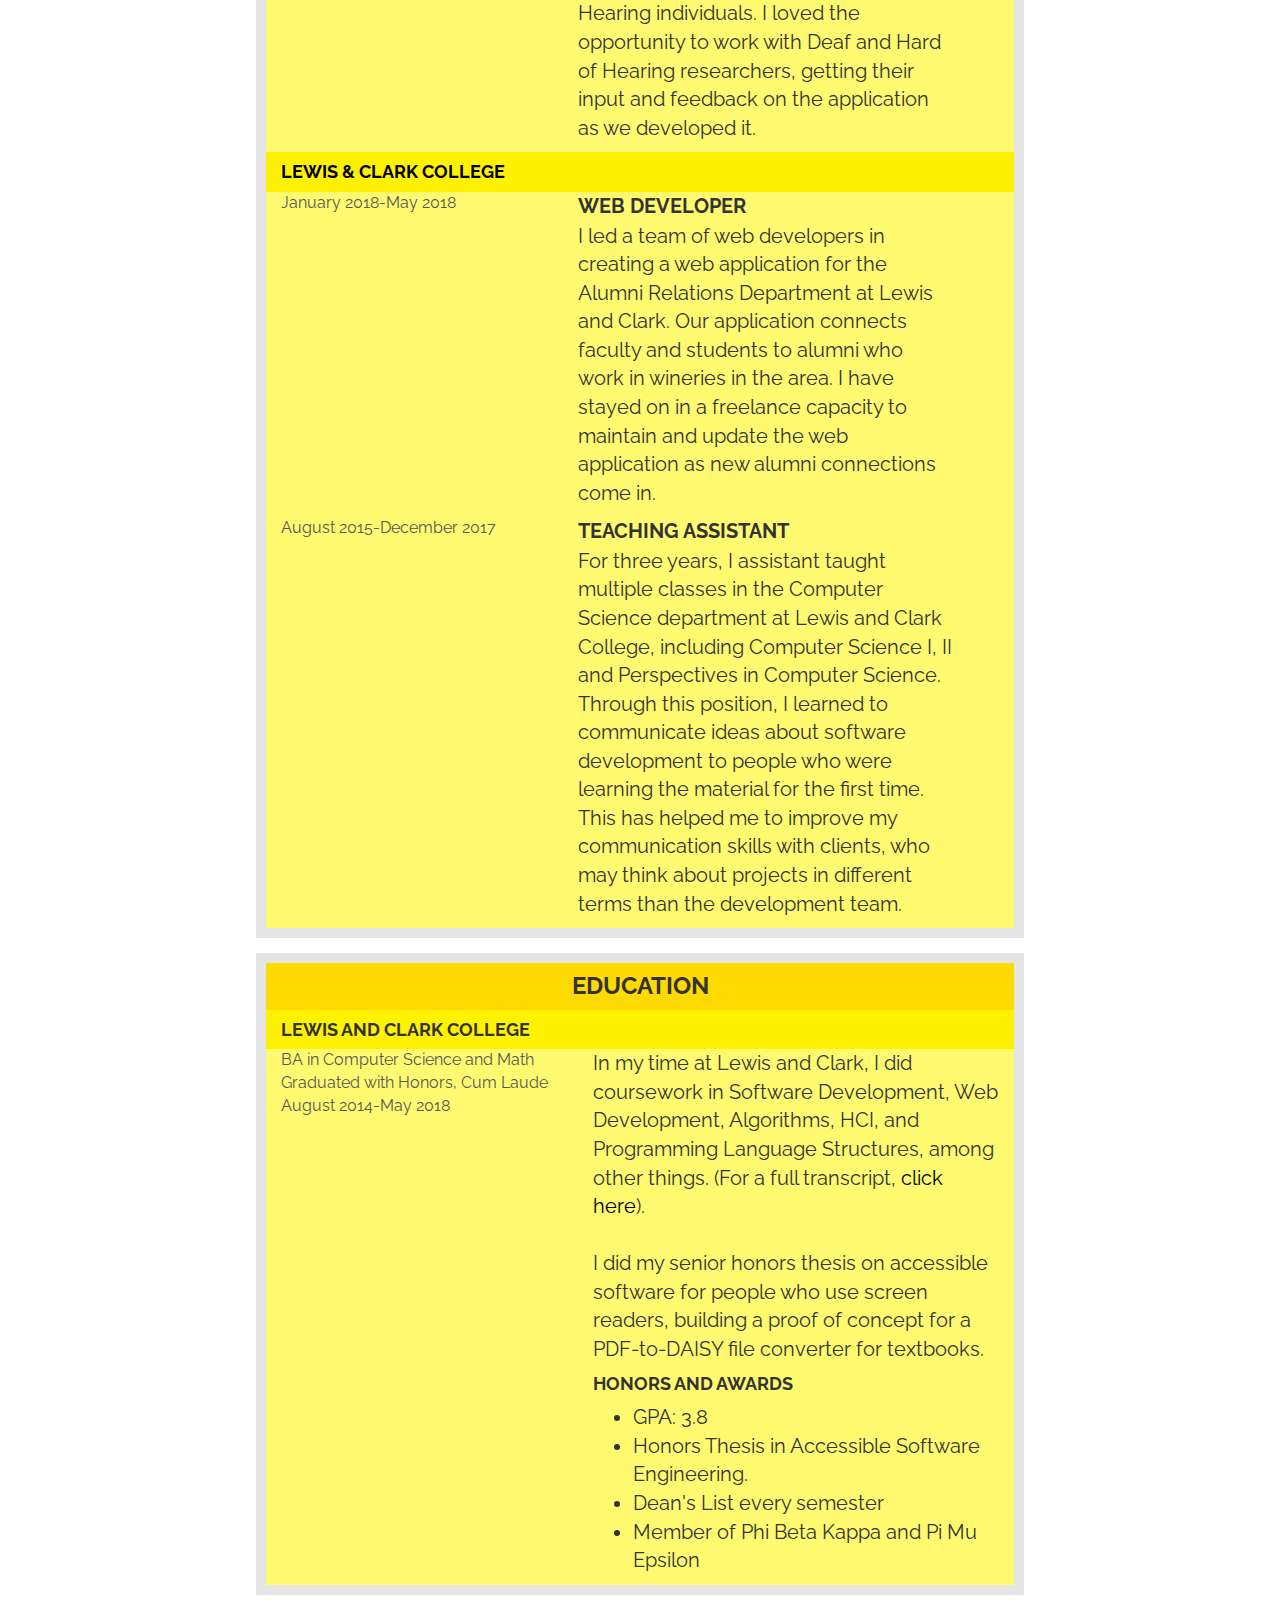
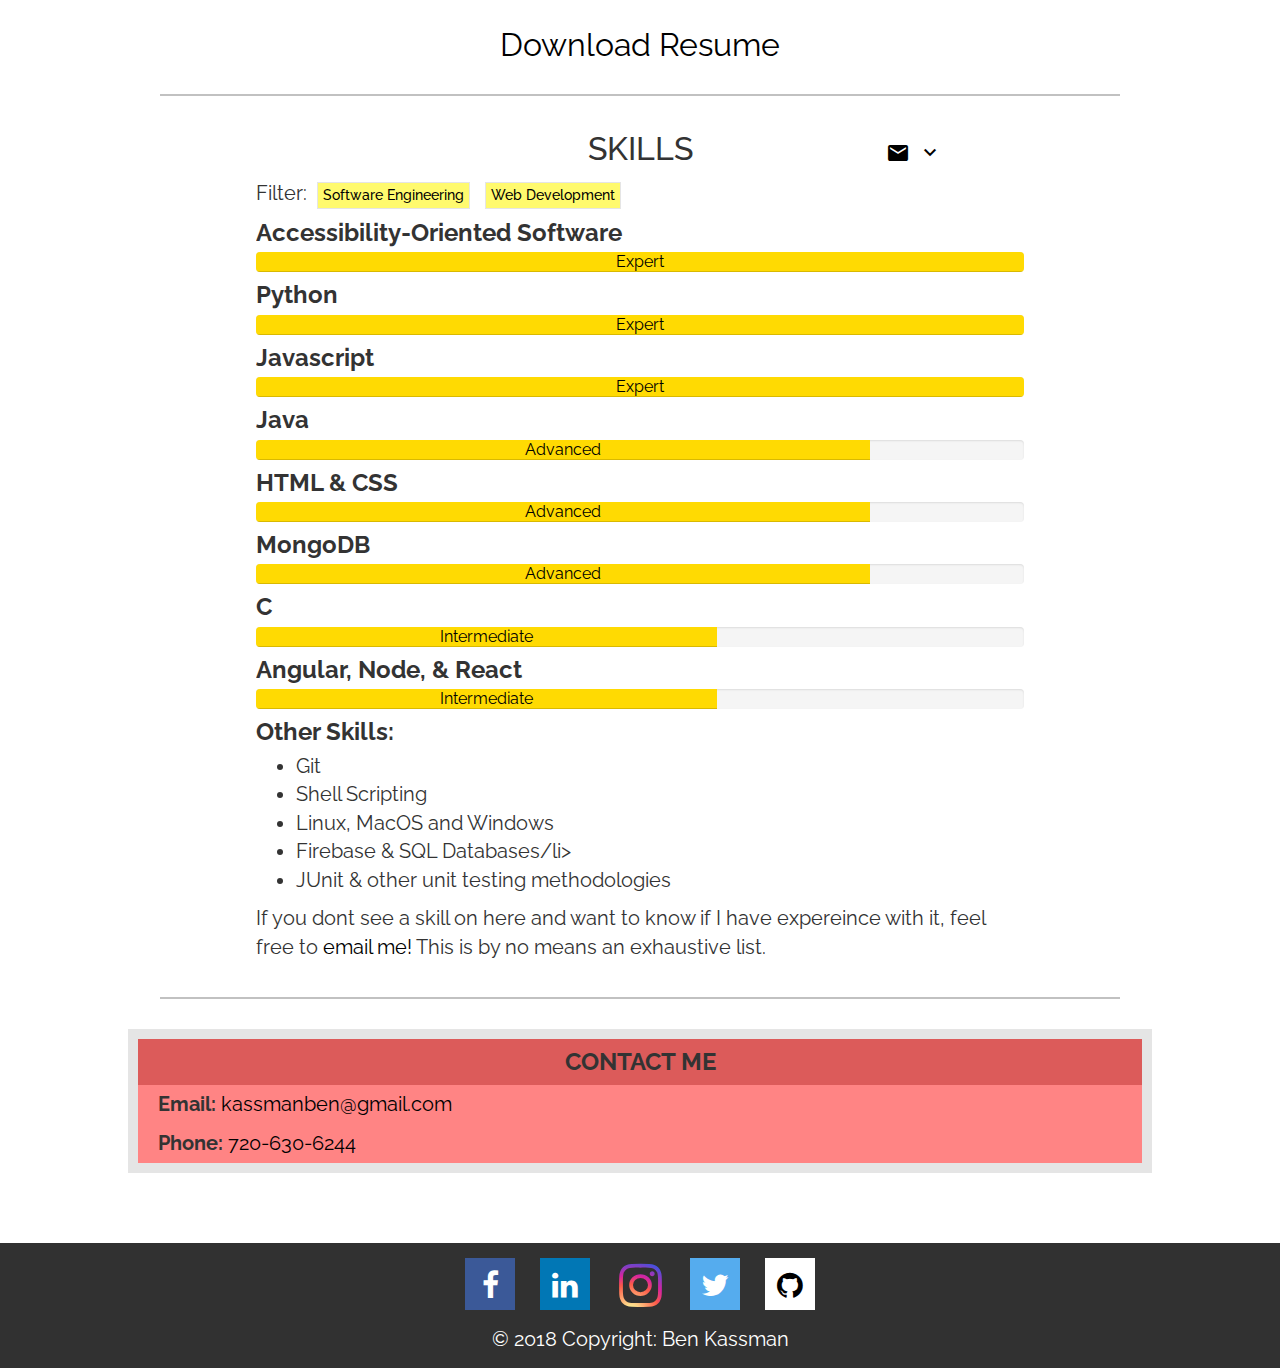
==== commit 22f1e318: "added contact me" ====
--- a/src/index.html
+++ b/src/index.html
@@ -9,7 +9,6 @@
   <p class="browserupgrade">You are using an <strong>outdated</strong> browser. Please <a
     href="https://browsehappy.com/"> upgrade your browser</a> to improve your experience and security.</p>
   <![endif]-->
-
 
   <div class="container">
     <h1 class="col center-block center" id="heading">BEN KASSMAN </h1>
@@ -20,14 +19,62 @@
     makeInvisible()">
   </div>
 
-
   <div class="biography">
-    I'm Ben Kassman, a freelance developer and designer, based out of
+    I'm Ben Kassman, a software engineer, based out of
     <span id="Portland" data-hovText='O r e g o n' style='cursor:pointer; user-select: none'>Portland</span>.
   </div>
+
+  <div class="portfolio">
+
+    <h2>Portfolio <a class="jump-to-contact" href="#contact-me"> <i class="material-icons">email</i>
+      <i class="material-icons">keyboard_arrow_down</i>
+    </a></h2>
+
+    <div class="hidden-jump-to=contact">
+
+    </div>
+    <div class="portfolio-body">
+      <div class="portfolio-info">This area of my site is a work in progress. Projects will be added to it as they are
+        made web-application ready. For the source code to my various projects, my <a
+          href="https://github.com/kassmanben">Github Profile</a> has the majority of the code that I can share.
+      </div>
+
+      <div class="portfolio-item-label"><h3><a href="https://peacetreeco.com/" target="_blank">Peace Tree Counseling</a>
+      </h3></div>
+      <div class="portfolio-item">
+        <div class="col-md-6"><img class="img-responsive portfolio-image" src="img/Peacetree-screenshot.jpg"></div>
+        <div class="col-md-6"><img class="img-responsive portfolio-image" src="img/Peacetree-screenshot-mobile.jpg">
+        </div>
+      </div>
+      <div class="portfolio-item">
+        <p> This website was built without templating on pure Javascript and HTML5/CSS, utilizing a Bootstrap framework
+          for responsive design. I used Firebase as a backend for hosting and deployment, as well as utilizing a
+          Firebase database to programmatically update the user's weekly article feed</p>
+        <p> Visit the webpage at <a href="https://peacetreeco.com/" target="_blank">peacetreeco.com</a></p>
+      </div>
+
+      <div class="portfolio-item-label"><h3><a href="https://twitter.com/wikileek_" target="_blank">Wikileek</a>
+      </h3></div>
+      <div class="portfolio-item">
+        <div><img class="img-responsive portfolio-image" src="img/wikileek.jpg">
+        </div>
+      </div>
+      <div class="portfolio-item">
+        <p> I built this Twitter bot as a tool to demonstrate Markov chain models. It takes in information from the
+          Wikipedia text dump (a collection of text from every article on Wikipedia) and parses it into a SQL database
+          that tracks the frequency with which the word is preceded and followed by another word. This information is
+          used to generate tweets in the style of Wikipedia articles. The app is written using Node.js and mounted on
+          Heroku.</p>
+        <p> Follow this bot <a href="https://twitter.com/wikileek_" target="_blank">@wikileek_</a></p>
+      </div>
+    </div>
+  </div>
+
   <div class="divider"></div>
   <div class="resume">
-    <h2><a href="Ben Kassman Resume.pdf" target="_blank" id="Resume" data-hovText="Download" download>Resume</a>
+    <h2><a href="Ben Kassman Resume.pdf" target="_blank" id="Resume" data-hovText="Download" download>Resume<a class="jump-to-contact" href="#contact-me"> <i class="material-icons">email</i>
+      <i class="material-icons">keyboard_arrow_down</i>
+    </a></a>
     </h2>
     <div class="resume-body">
       <h3 class="resume-title">Work Experience</h3>
@@ -147,10 +194,20 @@
   <div class="skills">
 
 
-    <h2>Skills</h2>
+    <h2>Skills <a class="jump-to-contact" href="#contact-me"> <i class="material-icons">email</i>
+      <i class="material-icons">keyboard_arrow_down</i>
+      </a></h2>
     <div>Filter:
+      <a href="#allskills"><h5 id="allskills">Software Engineering</h5></a>
       <a href="#webdev"><h5 id="webdev">Web Development</h5></a>
-      <a href="#allskills"><h5 id="allskills">All Skills</h5></a>
+    </div>
+    <h3 class="allskills webdev">Accessibility-Oriented Software</h3>
+    <div class="progress allskills webdev">
+      <div class="progress-bar" role="progressbar" aria-valuenow="100"
+           aria-valuemin="0" aria-valuemax="100" style="width:100%">
+        <span class="sr-only">Expert</span>
+        Expert
+      </div>
     </div>
     <h3 class="allskills">Python</h3>
     <div class="progress allskills">
@@ -182,6 +239,22 @@
            aria-valuemin="0" aria-valuemax="100" style="width:80%">
         <span class="sr-only">Advanced</span>
         Advanced
+      </div>
+    </div>
+    <h3 class="allskills webdev">MongoDB</h3>
+    <div class="progress webdev allskills">
+      <div class="progress-bar" role="progressbar" aria-valuenow="80"
+           aria-valuemin="0" aria-valuemax="80" style="width:80%">
+        <span class="sr-only">Advanced</span>
+        Advanced
+      </div>
+    </div>
+    <h3 class="allskills">C</h3>
+    <div class="progress allskills">
+      <div class="progress-bar" role="progressbar" aria-valuenow="60"
+           aria-valuemin="0" aria-valuemax="100" style="width:60%">
+        <span class="sr-only">Intermediate</span>
+        Intermediate
       </div>
     </div>
     <h3 class="allskills webdev">Angular, Node, & React</h3>
@@ -234,53 +307,21 @@
       <li>Git</li>
       <li>Shell Scripting</li>
       <li>Linux, MacOS and Windows</li>
-      <li>Firebase & MongoDB</li>
+      <li>Firebase & SQL Databases/li>
       <li>JUnit & other unit testing methodologies</li>
     </ul>
 
-    <p>If you dont see a skill on here and want to know if I have expereince with it, feel free to email me! This is
+    <p>If you dont see a skill on here and want to know if I have expereince with it, feel free to <a href="#contact-me">email me!</a> This is
       by no means an exhaustive list. </p>
   </div>
 
   <div class="divider"></div>
 
-  <div class="portfolio">
-    <h2>Portfolio</h2>
-    <div class="portfolio-body">
-      <div class="portfolio-info">This area of my site is a work in progress. Projects will be added to it as they are
-        made web-application ready. For the source code to my various projects, my <a
-          href="https://github.com/kassmanben">Github Profile</a> has the majority of the code that I can share.
-      </div>
-
-      <div class="portfolio-item-label"><h3><a href="https://peacetreeco.com/" target="_blank">Peace Tree Counseling</a>
-      </h3></div>
-      <div class="portfolio-item">
-        <div class="col-md-6"><img class="img-responsive portfolio-image" src="img/Peacetree-screenshot.jpg"></div>
-        <div class="col-md-6"><img class="img-responsive portfolio-image" src="img/Peacetree-screenshot-mobile.jpg">
-        </div>
-      </div>
-      <div class="portfolio-item">
-        <p> This website was built without templating on pure Javascript and HTML5/CSS, utilizing a Bootstrap framework
-          for responsive design. I used Firebase as a backend for hosting and deployment, as well as utilizing a
-          Firebase database to programmatically update the user's weekly article feed</p>
-        <p> Visit the webpage at <a href="https://peacetreeco.com/" target="_blank">peacetreeco.com</a></p>
-      </div>
-
-      <div class="portfolio-item-label"><h3><a href="https://twitter.com/wikileek_" target="_blank">Wikileek</a>
-      </h3></div>
-      <div class="portfolio-item">
-        <div><img class="img-responsive portfolio-image" src="img/wikileek.jpg">
-        </div>
-      </div>
-      <div class="portfolio-item">
-        <p> I built this Twitter bot as a tool to demonstrate Markov chain models. It takes in information from the
-          Wikipedia text dump (a collection of text from every article on Wikipedia) and parses it into a SQL database
-          that tracks the frequency with which the word is preceded and followed by another word. This information is
-          used to generate tweets in the style of Wikipedia articles. The app is written using Node.js and mounted on
-          Heroku.</p>
-        <p> Follow this bot <a href="https://twitter.com/wikileek_" target="_blank">@wikileek_</a></p>
-      </div>
-    </div>
+
+  <div id="contact-me" class="contact-me">
+    <h3>Contact Me</h3>
+    <div class="contact-me-item"><b>Email: </b><a href="mailto:kassmanben@gmail.com">kassmanben@gmail.com</a></div>
+    <div class="contact-me-item"><b>Phone: </b><a href="tel:7206306244">720-630-6244</a></>
   </div>
 </div>
 
